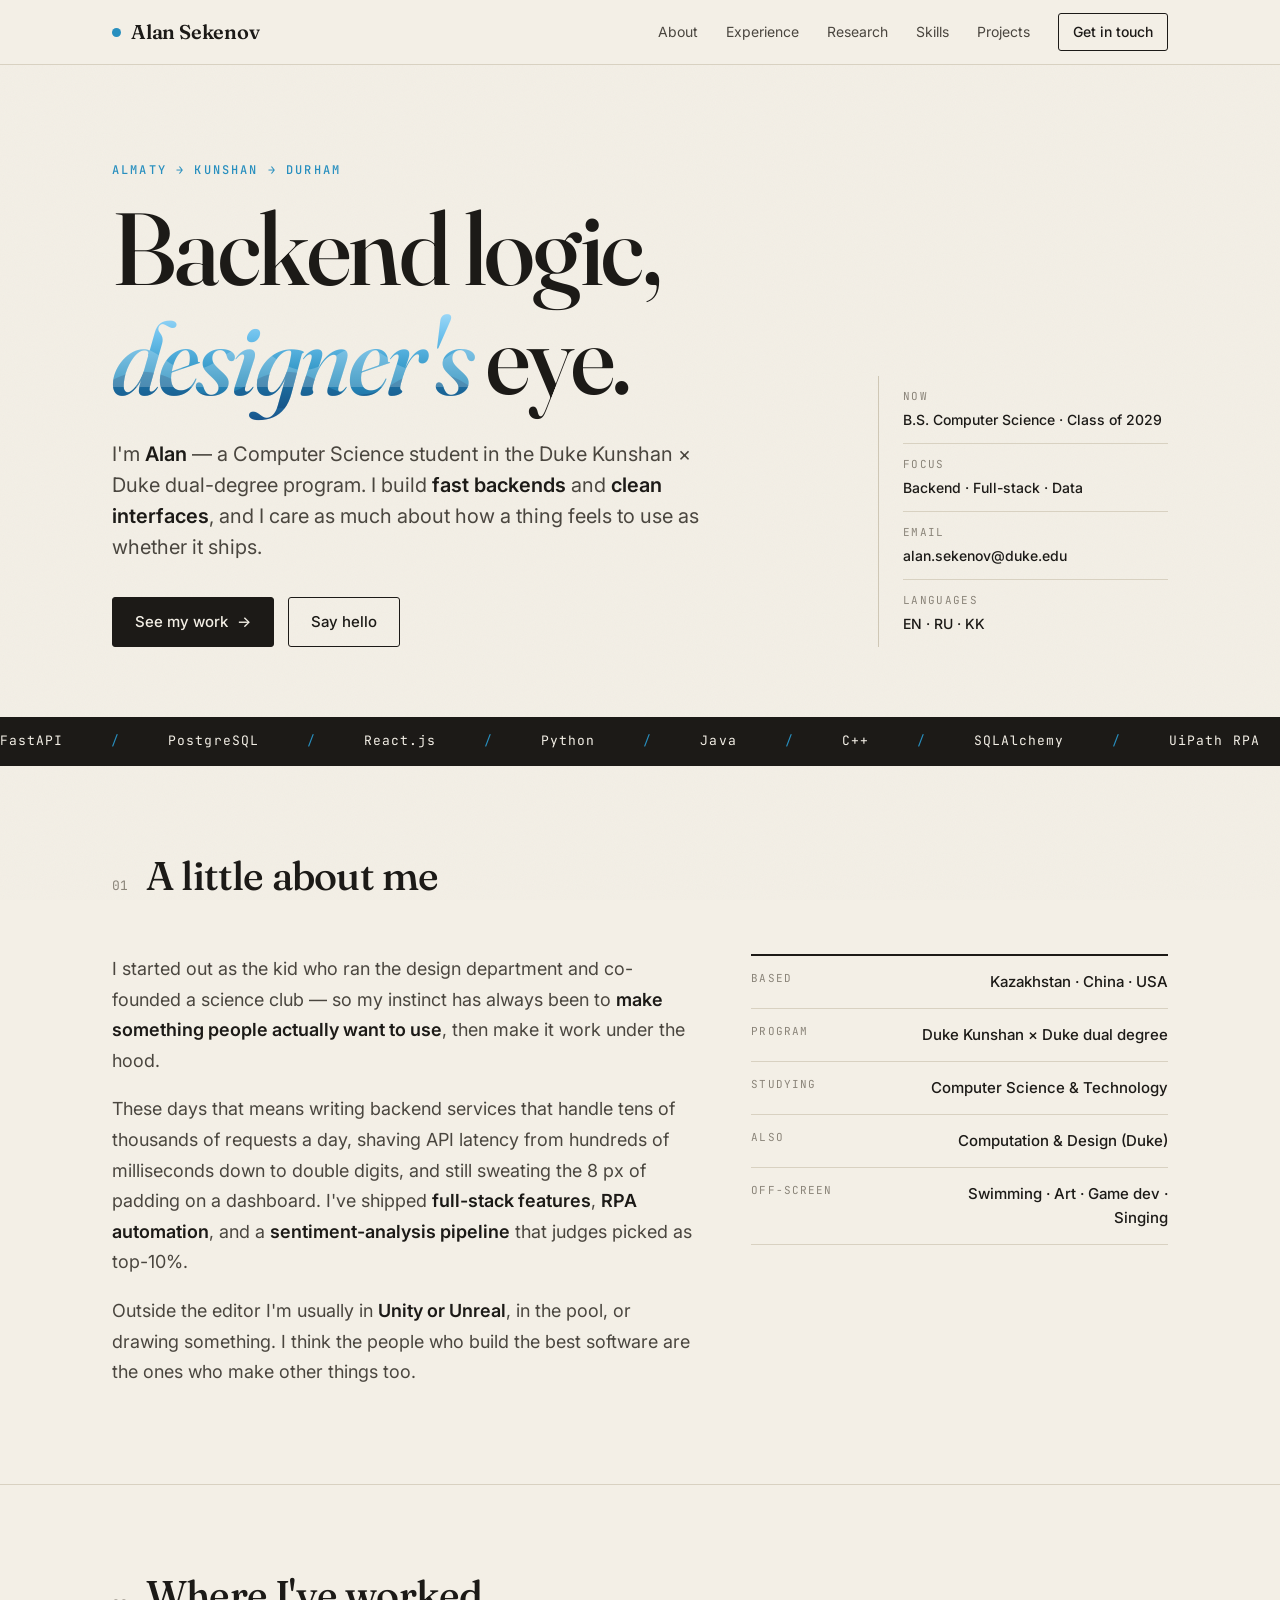
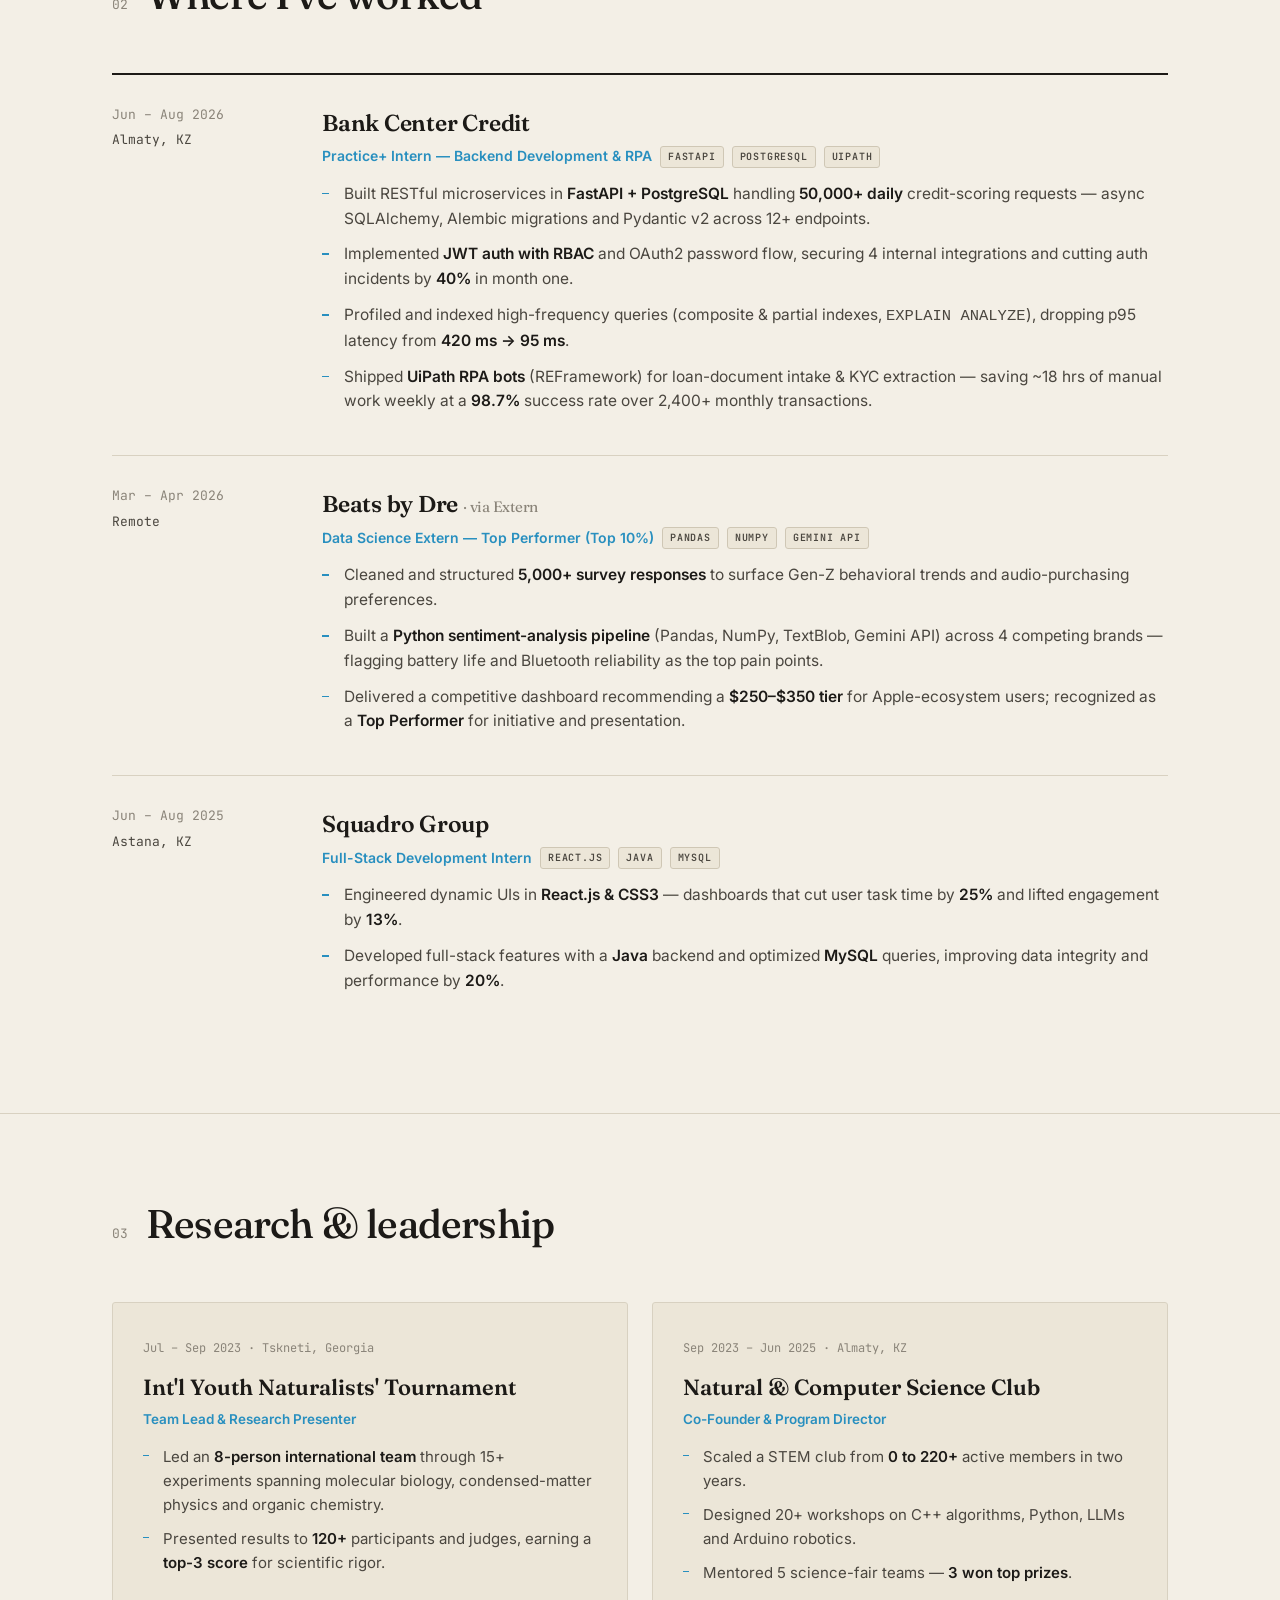
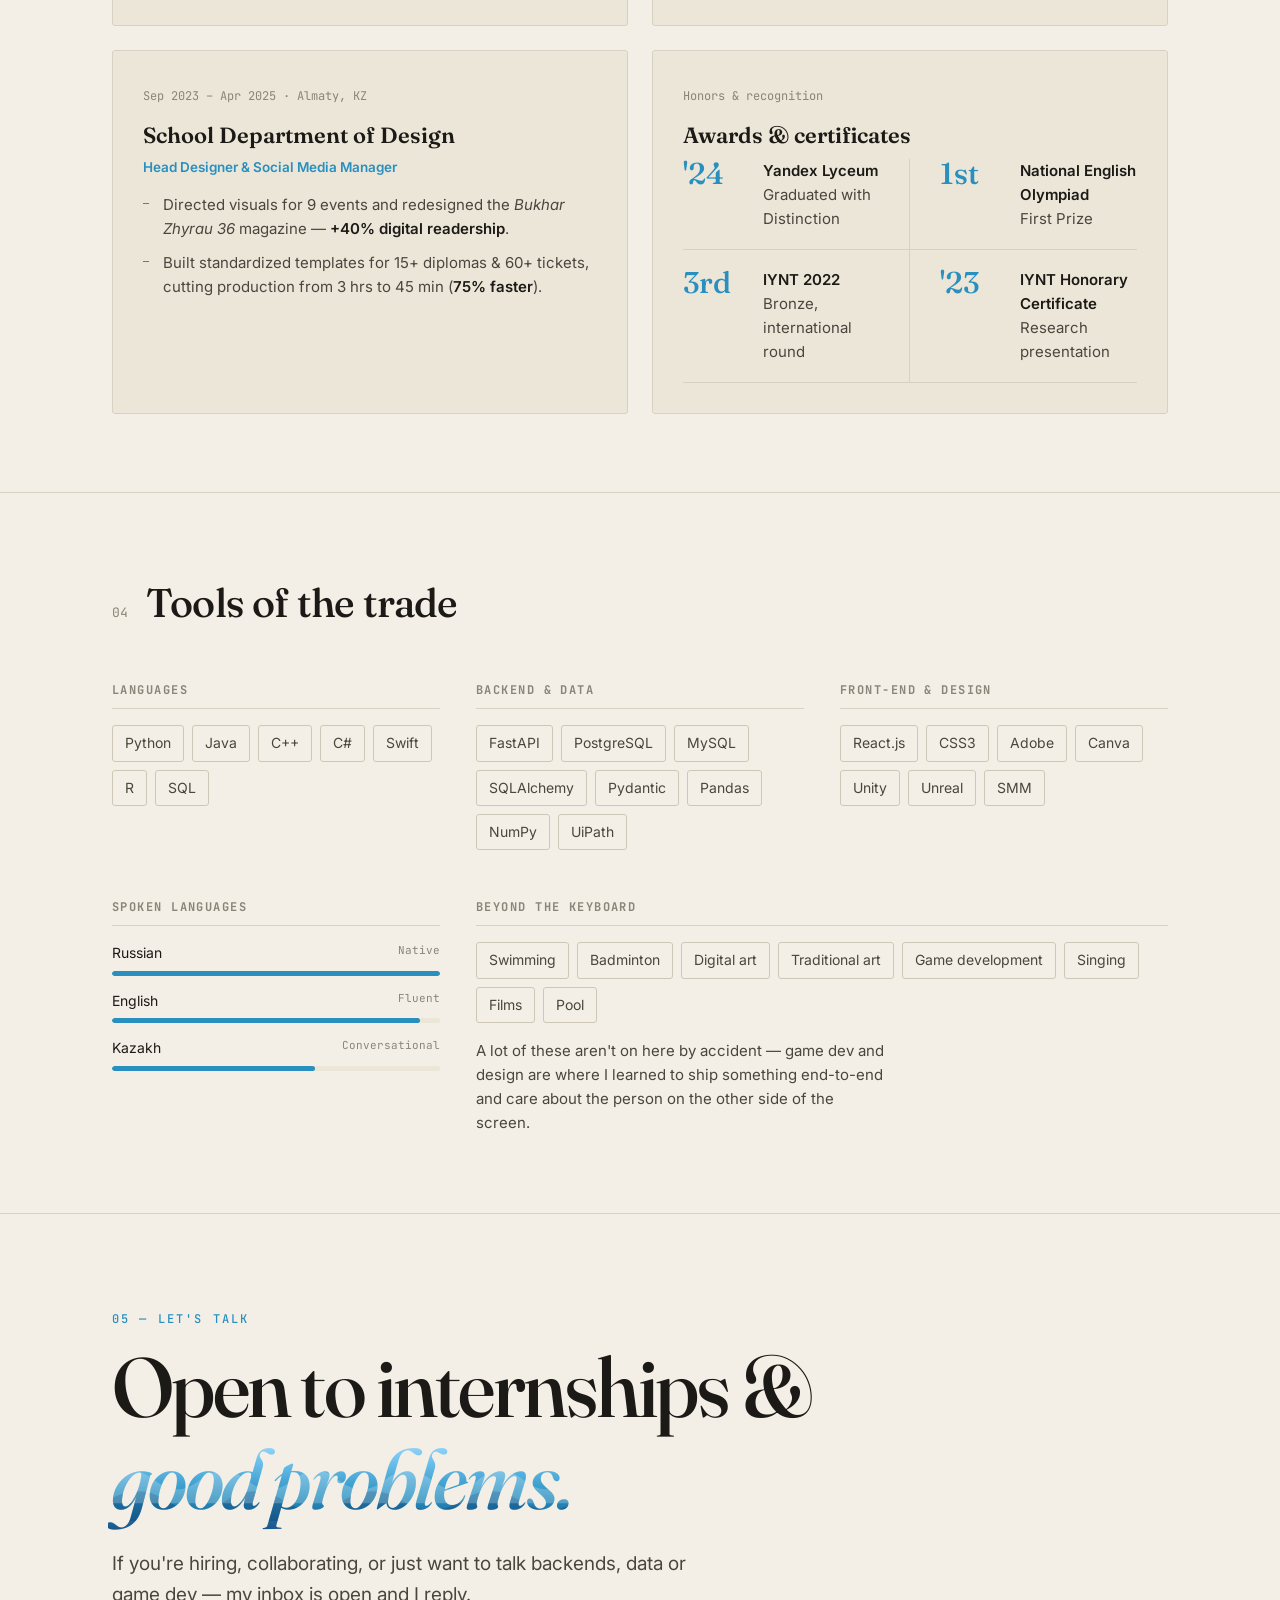
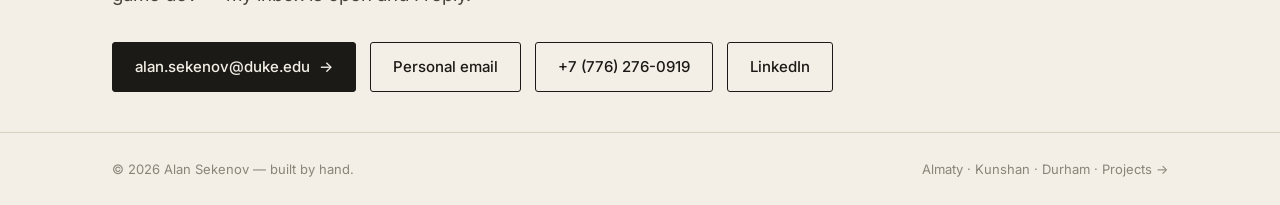
==== index.html @ 36051f2c "Add files via upload" ====
<!DOCTYPE html>
<html lang="en">
<head>
<meta charset="UTF-8">
<meta name="viewport" content="width=device-width, initial-scale=1.0">
<title>Alan Sekenov — Computer Science · Duke Kunshan</title>
<meta name="description" content="Alan Sekenov — CS student at Duke Kunshan & Duke University. Backend, full-stack, data science and design. Building things that are fast, useful and well-made.">
<meta property="og:type" content="website">
<meta property="og:title" content="Alan Sekenov — Computer Science · Duke Kunshan">
<meta property="og:description" content="Backend logic, designer's eye. CS student building fast backends and clean interfaces.">
<meta property="og:image" content="og-image.png">
<meta name="twitter:card" content="summary_large_image">
<meta name="twitter:title" content="Alan Sekenov — Computer Science · Duke Kunshan">
<meta name="twitter:description" content="Backend logic, designer's eye. CS student building fast backends and clean interfaces.">
<meta name="twitter:image" content="og-image.png">
<link rel="preconnect" href="https://fonts.googleapis.com">
<link rel="preconnect" href="https://fonts.gstatic.com" crossorigin>
<style>
/* ============================================================
   Alan Sekenov — personal site
   Editorial / print-inspired. Warm paper, ink, one clay accent.
   ============================================================ */

@import url('https://fonts.googleapis.com/css2?family=Fraunces:ital,opsz,wght@0,9..144,400;0,9..144,500;0,9..144,600;1,9..144,400&family=Inter:wght@400;500;600&family=JetBrains+Mono:wght@400;500&display=swap');

:root{
  --paper:#f3efe6;
  --paper-2:#ece6d8;
  --ink:#1c1a17;
  --ink-soft:#4a463f;
  --ink-faint:#8a8479;
  --clay:#288fbf;
  --clay-deep:#1d509c;
  --line:#d8d1c1;
  --rule:#cfc7b5;
  --max:1120px;
  --r:3px;            /* one border-radius for the whole site */
}

*{box-sizing:border-box;margin:0;padding:0}
html{scroll-behavior:smooth}
body{
  background:var(--paper);
  color:var(--ink);
  font-family:'Inter',system-ui,sans-serif;
  font-size:17px;
  line-height:1.6;
  -webkit-font-smoothing:antialiased;
  text-rendering:optimizeLegibility;
}
::selection{background:var(--clay);color:var(--paper)}
a{color:inherit;text-decoration:none}

/* paper grain texture */
body::before{
  content:"";position:fixed;inset:0;pointer-events:none;z-index:1;opacity:.035;
  background-image:url("data:image/svg+xml,%3Csvg xmlns='http://www.w3.org/2000/svg' width='120' height='120'%3E%3Cfilter id='n'%3E%3CfeTurbulence type='fractalNoise' baseFrequency='0.9' numOctaves='2'/%3E%3C/filter%3E%3Crect width='100%25' height='100%25' filter='url(%23n)'/%3E%3C/svg%3E");
}

.wrap{max-width:var(--max);margin:0 auto;padding:0 32px}

/* ---------- mono label helper ---------- */
.kicker{
  font-family:'JetBrains Mono',monospace;
  font-size:12px;letter-spacing:.18em;text-transform:uppercase;
  color:var(--clay);font-weight:500;
}
.num{
  font-family:'JetBrains Mono',monospace;
  font-size:13px;color:var(--ink-faint);
}

/* ============================================================
   NAV
   ============================================================ */
.nav{
  position:sticky;top:0;z-index:50;
  background:rgba(243,239,230,.96);
  backdrop-filter:blur(6px);
  border-bottom:1px solid var(--line);
}
.nav .wrap{display:flex;align-items:center;justify-content:space-between;height:64px}
.brand{
  font-family:'Fraunces',serif;font-weight:600;font-size:20px;letter-spacing:-.01em;
  display:flex;align-items:center;gap:10px;
}
.brand .dot{width:9px;height:9px;border-radius:50%;background:var(--clay);display:inline-block}
.navlinks{display:flex;gap:28px;align-items:center}
.navlinks a{
  font-size:14px;color:var(--ink-soft);position:relative;padding:4px 0;transition:color .2s;
}
.navlinks a:hover{color:var(--ink)}
.navlinks a::after{
  content:"";position:absolute;left:0;bottom:-2px;height:1.5px;width:0;background:var(--clay);transition:width .25s ease;
}
.navlinks a:hover::after{width:100%}
.navlinks a.active{color:var(--ink)}
.navlinks a.active::after{width:100%}
.nav-cta{
  border:1.5px solid var(--ink);border-radius:var(--r);padding:7px 14px !important;font-weight:500;
}
.nav-cta:hover{background:var(--ink);color:var(--paper)!important}
.nav-cta::after{display:none}
.menu-btn{display:none;background:none;border:none;font-family:'JetBrains Mono',monospace;font-size:13px;cursor:pointer;color:var(--ink)}

/* ============================================================
   HERO
   ============================================================ */
.hero{position:relative;z-index:2;padding:90px 0 70px}
.hero-grid{display:grid;grid-template-columns:1fr 290px;gap:60px;align-items:end}
.hero h1{
  font-family:'Fraunces',serif;font-weight:500;
  font-size:clamp(46px,8vw,104px);line-height:.94;letter-spacing:-.025em;
  margin:18px 0 0;
}
.hero h1 em{font-style:italic;color:var(--clay)}

/* ============================================================
   WATER TEXT  —  letters filled with moving water; ripples on hover
   ============================================================ */
@property --w1{syntax:'<length>';inherits:false;initial-value:0px;}
@property --w2{syntax:'<length>';inherits:false;initial-value:0px;}
.disco{
  font-style:italic;
  display:inline-block;
  position:relative;
  /* padding + matching negative margin = room for descenders (g, p, y)
     so the water fill isn't clipped, with zero layout shift */
  padding:.06em .05em .16em;
  margin:0 -.05em -.16em;
  line-height:1.08;
  --mx:50%; --my:50%;      /* cursor position, set by JS */
  --glowA:0;               /* ripple highlight strength, 0 when idle */
  color:var(--clay);                 /* fallback if clip-text unsupported */
  background-color:transparent;
  background-image:
    /* cursor ripple: a bright crest that follows the pointer on hover */
    radial-gradient(circle 1.4em at var(--mx) var(--my), rgb(255 255 255 / var(--glowA)), transparent 60%),
    /* light wave (foam highlights) */
    url("data:image/svg+xml,%3Csvg xmlns='http://www.w3.org/2000/svg' width='120' height='60' viewBox='0 0 120 60'%3E%3Cpath d='M0 30 C20 14 40 14 60 30 S100 46 120 30 V60 H0 Z' fill='rgba(255,255,255,0.22)'/%3E%3C/svg%3E"),
    /* shadow wave (depth) */
    url("data:image/svg+xml,%3Csvg xmlns='http://www.w3.org/2000/svg' width='150' height='64' viewBox='0 0 150 64'%3E%3Cpath d='M0 38 C25 22 50 22 75 38 S125 54 150 38 V64 H0 Z' fill='rgba(12,58,108,0.34)'/%3E%3C/svg%3E"),
    /* water body: bright surface to deep base */
    linear-gradient(180deg, #bfe9ff 0%, #6cc0ec 30%, var(--clay) 62%, #14457e 100%);
  background-size: auto, 1.1em .9em, 1.4em 1em, 100% 100%;
  background-repeat: no-repeat, repeat, repeat, no-repeat;
  background-position: var(--mx) var(--my), var(--w1) 40%, var(--w2) bottom, 0 0;
  -webkit-background-clip:text;
  background-clip:text;
  -webkit-text-fill-color:transparent;
  -webkit-box-decoration-break:clone;
  box-decoration-break:clone;
  animation: wave1 6s linear infinite, wave2 9s linear infinite, bob 5s ease-in-out infinite;
  transition:filter .35s ease;
  cursor:default;
}
.disco:hover{filter:drop-shadow(0 4px 14px rgba(40,120,200,.30)) saturate(1.12) brightness(1.03)}
@keyframes wave1{to{--w1:-1.1em}}                 /* scroll exactly one tile = seamless loop */
@keyframes wave2{to{--w2:1.4em}}
@keyframes bob{0%,100%{transform:translateY(0)}50%{transform:translateY(.045em)}}
@supports not ((-webkit-background-clip:text) or (background-clip:text)){
  .disco{color:var(--clay);-webkit-text-fill-color:currentColor;background:none}
}

.hero .lede{
  font-size:20px;color:var(--ink-soft);max-width:46ch;margin-top:26px;line-height:1.55;
}
.hero .lede b{color:var(--ink);font-weight:600}
.hero-side{
  border-left:1px solid var(--rule);padding-left:24px;font-size:14px;color:var(--ink-soft);
}
.hero-side .row{padding:12px 0;border-bottom:1px solid var(--line)}
.hero-side .row:last-child{border-bottom:none}
.hero-side .k{font-family:'JetBrains Mono',monospace;font-size:11px;letter-spacing:.12em;text-transform:uppercase;color:var(--ink-faint);display:block;margin-bottom:3px}
.hero-side .v{color:var(--ink);font-weight:500}
.hero-side .v a:hover{color:var(--clay)}

.actions{display:flex;gap:14px;margin-top:34px;flex-wrap:wrap}
.btn{
  font-size:15px;font-weight:500;padding:12px 22px;border-radius:var(--r);border:1.5px solid var(--ink);
  display:inline-flex;align-items:center;gap:9px;transition:.2s;cursor:pointer;
}
.btn.primary{background:var(--ink);color:var(--paper)}
.btn.primary:hover{background:var(--clay);border-color:var(--clay)}
.btn.ghost:hover{background:var(--ink);color:var(--paper)}
.btn .arr{transition:transform .2s}
.btn:hover .arr{transform:translateX(4px)}

/* marquee strip */
.strip{
  border-top:1px solid var(--ink);border-bottom:1px solid var(--ink);
  background:var(--ink);color:var(--paper);overflow:hidden;position:relative;z-index:2;
}
.strip-track{display:flex;gap:48px;white-space:nowrap;padding:13px 0;animation:slide 32s linear infinite;font-family:'JetBrains Mono',monospace;font-size:13px;letter-spacing:.08em}
.strip-track span{display:flex;align-items:center;gap:48px}
.strip-track b{color:var(--clay);font-weight:400}
@keyframes slide{from{transform:translateX(0)}to{transform:translateX(-50%)}}

/* ============================================================
   SECTION SCAFFOLD
   ============================================================ */
section{position:relative;z-index:2}
.block{padding:78px 0;border-bottom:1px solid var(--line)}
.sec-head{display:flex;align-items:baseline;gap:18px;margin-bottom:46px}
.sec-head h2{
  font-family:'Fraunces',serif;font-weight:500;font-size:clamp(28px,4vw,40px);letter-spacing:-.02em;
}
.sec-head .num{padding-top:6px}

/* ---------- About ---------- */
.about-grid{display:grid;grid-template-columns:1.4fr 1fr;gap:56px}
.about p{font-size:18px;color:var(--ink-soft);margin-bottom:18px;line-height:1.7}
.about p b{color:var(--ink);font-weight:600}
.facts{border-top:2px solid var(--ink)}
.facts .f{display:flex;justify-content:space-between;gap:16px;padding:14px 0;border-bottom:1px solid var(--line);font-size:15px}
.facts .f .lbl{font-family:'JetBrains Mono',monospace;font-size:11px;letter-spacing:.1em;text-transform:uppercase;color:var(--ink-faint)}
.facts .f .val{text-align:right;color:var(--ink);font-weight:500;max-width:60%}

/* ---------- Experience timeline ---------- */
.exp{display:block}
.exp-item{display:contents}
.exp-row{
  display:grid;grid-template-columns:170px 1fr;gap:40px;
  padding:30px 0;border-top:1px solid var(--line);
}
.exp-row:first-child{border-top:2px solid var(--ink)}
.exp-when{font-family:'JetBrains Mono',monospace;font-size:13px;color:var(--ink-faint);line-height:1.5}
.exp-when .where{display:block;color:var(--ink-soft);margin-top:6px}
.exp-body h3{font-family:'Fraunces',serif;font-weight:600;font-size:23px;letter-spacing:-.01em}
.exp-role{color:var(--clay);font-weight:600;font-size:14px;margin:4px 0 14px;display:flex;flex-wrap:wrap;gap:8px;align-items:center}
.exp-role .tag{
  font-family:'JetBrains Mono',monospace;font-size:10px;letter-spacing:.08em;text-transform:uppercase;
  color:var(--ink-soft);border:1px solid var(--rule);border-radius:var(--r);padding:2px 7px;background:var(--paper-2);
}
.exp-body ul{list-style:none}
.exp-body li{
  position:relative;padding-left:22px;margin-bottom:11px;color:var(--ink-soft);font-size:15.5px;line-height:1.6;
}
.exp-body li::before{content:"";position:absolute;left:0;top:11px;width:7px;height:1.5px;background:var(--clay)}
.exp-body li b{color:var(--ink);font-weight:600}
.exp-row:hover .exp-body h3{color:var(--clay-deep)}

/* ---------- Two-up cards (research / leadership) ---------- */
.cards{display:grid;grid-template-columns:1fr 1fr;gap:24px}
.card{
  border:1px solid var(--line);border-radius:var(--r);padding:30px;background:var(--paper-2);
  transition:.25s;position:relative;overflow:hidden;
}
.card::before{content:"";position:absolute;left:0;top:0;width:3px;height:0;background:var(--clay);transition:height .3s}
.card:hover{transform:translateY(-3px);box-shadow:0 14px 34px -22px rgba(28,26,23,.5)}
.card:hover::before{height:100%}
.card .when{font-family:'JetBrains Mono',monospace;font-size:12px;color:var(--ink-faint)}
.card h3{font-family:'Fraunces',serif;font-weight:600;font-size:22px;margin:10px 0 4px}
.card .role{color:var(--clay);font-weight:600;font-size:13.5px;margin-bottom:14px}
.card ul{list-style:none}
.card li{position:relative;padding-left:20px;margin-bottom:10px;color:var(--ink-soft);font-size:15px}
.card li::before{content:"";position:absolute;left:0;top:10px;width:6px;height:1.5px;background:var(--clay)}
.card li b{color:var(--ink);font-weight:600}

/* ---------- Skills ---------- */
.skill-grid{display:grid;grid-template-columns:repeat(3,1fr);gap:36px}
.skill-col h4{font-family:'JetBrains Mono',monospace;font-size:12px;letter-spacing:.12em;text-transform:uppercase;color:var(--ink-faint);margin-bottom:16px;padding-bottom:8px;border-bottom:1px solid var(--line)}
.chips{display:flex;flex-wrap:wrap;gap:8px}
.chip{
  font-size:14px;padding:6px 12px;border:1px solid var(--rule);border-radius:var(--r);background:var(--paper);
  color:var(--ink-soft);transition:.18s;cursor:default;
}
.chip:hover{background:var(--ink);color:var(--paper);border-color:var(--ink)}
.lang-bar{margin-top:6px}
.lang{margin-bottom:14px}
.lang .top{display:flex;justify-content:space-between;font-size:14px;margin-bottom:6px}
.lang .top span:last-child{font-family:'JetBrains Mono',monospace;font-size:11px;color:var(--ink-faint)}
.lang .track{height:5px;background:var(--paper-2);border-radius:var(--r);overflow:hidden}
.lang .fill{height:100%;background:var(--clay);border-radius:var(--r)}

/* ---------- accolades ---------- */
.accolades{display:grid;grid-template-columns:repeat(2,1fr);gap:0;margin-top:10px;border-top:2px solid var(--ink)}
.acc{padding:18px 0;border-bottom:1px solid var(--line);display:flex;gap:16px;align-items:flex-start}
.acc:nth-child(odd){padding-right:30px;border-right:1px solid var(--line)}
.acc:nth-child(even){padding-left:30px}
.acc .yr{font-family:'Fraunces',serif;font-size:30px;font-weight:500;color:var(--clay);line-height:1;min-width:64px}
.acc .txt{font-size:15px;color:var(--ink-soft)}
.acc .txt b{color:var(--ink);font-weight:600;display:block}

/* ============================================================
   CONTACT / FOOTER
   ============================================================ */
.contact{padding:90px 0 40px;position:relative;z-index:2}
.contact h2{font-family:'Fraunces',serif;font-weight:500;font-size:clamp(38px,7vw,84px);line-height:1;letter-spacing:-.03em;margin:14px 0 0}
.contact h2 em{font-style:italic;color:var(--clay)}
.contact .sub{font-size:19px;color:var(--ink-soft);margin:24px 0 32px;max-width:48ch}
.contact-links{display:flex;flex-wrap:wrap;gap:14px}
.foot{border-top:1px solid var(--line);padding:26px 0;font-size:13px;color:var(--ink-faint);display:flex;justify-content:space-between;flex-wrap:wrap;gap:12px;position:relative;z-index:2}
.foot a:hover{color:var(--clay)}

/* ============================================================
   PROJECTS (placeholder) PAGE
   ============================================================ */
.placeholder{min-height:62vh;display:flex;align-items:center;padding:80px 0;position:relative;z-index:2}
.ph-grid{display:grid;grid-template-columns:1fr 320px;gap:60px;align-items:center;width:100%}
.placeholder h1{font-family:'Fraunces',serif;font-weight:500;font-size:clamp(40px,7vw,82px);line-height:.96;letter-spacing:-.025em}
.placeholder h1 em{font-style:italic;color:var(--clay)}
.placeholder .lede{font-size:19px;color:var(--ink-soft);max-width:46ch;margin:24px 0 30px}
.ph-card{border:1px dashed var(--rule);border-radius:var(--r);padding:28px;background:var(--paper-2)}
.ph-card .pill{font-family:'JetBrains Mono',monospace;font-size:11px;letter-spacing:.14em;text-transform:uppercase;color:var(--clay);display:inline-block;margin-bottom:14px}
.ph-list{list-style:none}
.ph-list li{padding:11px 0;border-bottom:1px solid var(--line);font-size:14px;color:var(--ink-soft);display:flex;align-items:center;gap:10px}
.ph-list li:last-child{border-bottom:none}
.ph-list .stat{font-family:'JetBrains Mono',monospace;font-size:10px;color:var(--ink-faint);margin-left:auto;border:1px solid var(--line);padding:2px 7px;border-radius:var(--r)}
.blink{display:inline-block;width:9px;height:16px;background:var(--clay);margin-left:4px;animation:blink 1.1s steps(1) infinite;vertical-align:-2px}
@keyframes blink{50%{opacity:0}}

/* ============================================================
   reveal-on-scroll
   ============================================================ */
.reveal{opacity:0;transform:translateY(18px);transition:opacity .6s ease,transform .6s ease}
.reveal.in{opacity:1;transform:none}
@media (prefers-reduced-motion:reduce){
  .reveal{opacity:1;transform:none;transition:none}
  .strip-track{animation:none}
  .disco{animation:none}
  html{scroll-behavior:auto}
}

/* ============================================================
   RESPONSIVE
   ============================================================ */
@media(max-width:880px){
  .hero-grid{grid-template-columns:1fr;gap:36px}
  .hero-side{border-left:none;border-top:1px solid var(--rule);padding-left:0;padding-top:20px}
  .about-grid{grid-template-columns:1fr;gap:32px}
  .exp-row{grid-template-columns:1fr;gap:12px}
  .cards{grid-template-columns:1fr}
  .skill-grid{grid-template-columns:1fr}
  .accolades{grid-template-columns:1fr}
  .acc:nth-child(odd){padding-right:0;border-right:none}
  .acc:nth-child(even){padding-left:0}
  .ph-grid{grid-template-columns:1fr;gap:36px}
}
@media(max-width:620px){
  body{font-size:16px}
  .wrap{padding:0 20px}
  .navlinks{display:none}
  .navlinks.open{display:flex;position:absolute;top:64px;left:0;right:0;flex-direction:column;gap:0;background:var(--paper);border-bottom:1px solid var(--line);padding:8px 20px 16px}
  .navlinks.open a{padding:12px 0;border-bottom:1px solid var(--line)}
  .menu-btn{display:block}
  .hero{padding:54px 0 44px}
}

</style>
<link rel="icon" href="data:image/svg+xml,%3Csvg xmlns='http://www.w3.org/2000/svg' viewBox='0 0 32 32'%3E%3Crect width='32' height='32' rx='6' fill='%231c1a17'/%3E%3Ctext x='16' y='23' font-family='Georgia,serif' font-size='19' fill='%23288fbf' text-anchor='middle'%3EA%3C/text%3E%3C/svg%3E">
</head>
<body>

<!-- ===================== NAV ===================== -->
<header class="nav">
  <div class="wrap">
    <a href="index.html" class="brand"><span class="dot"></span> Alan Sekenov</a>
    <button class="menu-btn" id="menuBtn">MENU</button>
    <nav class="navlinks" id="navlinks">
      <a href="#about">About</a>
      <a href="#experience">Experience</a>
      <a href="#research">Research</a>
      <a href="#skills">Skills</a>
      <a href="projects.html">Projects</a>
      <a href="#contact" class="nav-cta">Get in touch</a>
    </nav>
  </div>
</header>

<!-- ===================== HERO ===================== -->
<section class="hero">
  <div class="wrap">
    <div class="hero-grid">
      <div>
        <span class="kicker">Almaty → Kunshan → Durham</span>
        <h1>Backend logic,<br><span class="disco">designer's</span> eye.</h1>
        <p class="lede">I'm <b>Alan</b> — a Computer Science student in the Duke&nbsp;Kunshan × Duke dual-degree program. I build <b>fast backends</b> and <b>clean interfaces</b>, and I care as much about how a thing feels to use as whether it ships.</p>
        <div class="actions">
          <a href="#experience" class="btn primary">See my work <span class="arr">→</span></a>
          <a href="#contact" class="btn ghost">Say hello</a>
        </div>
      </div>
      <aside class="hero-side">
        <div class="row"><span class="k">Now</span><span class="v">B.S. Computer Science · Class of 2029</span></div>
        <div class="row"><span class="k">Focus</span><span class="v">Backend · Full-stack · Data</span></div>
        <div class="row"><span class="k">Email</span><span class="v"><a href="mailto:alan.sekenov@duke.edu">alan.sekenov@duke.edu</a></span></div>
        <div class="row"><span class="k">Languages</span><span class="v">EN · RU · KK</span></div>
      </aside>
    </div>
  </div>
</section>

<!-- ===================== MARQUEE STRIP ===================== -->
<div class="strip">
  <div class="strip-track">
    <span>FastAPI <b>/</b> PostgreSQL <b>/</b> React.js <b>/</b> Python <b>/</b> Java <b>/</b> C++ <b>/</b> SQLAlchemy <b>/</b> UiPath RPA <b>/</b> Data Science <b>/</b> Design <b>/</b> Game Dev <b>/</b> Swift <b>/</b></span>
    <span aria-hidden="true">FastAPI <b>/</b> PostgreSQL <b>/</b> React.js <b>/</b> Python <b>/</b> Java <b>/</b> C++ <b>/</b> SQLAlchemy <b>/</b> UiPath RPA <b>/</b> Data Science <b>/</b> Design <b>/</b> Game Dev <b>/</b> Swift <b>/</b></span>
  </div>
</div>

<!-- ===================== ABOUT ===================== -->
<section id="about" class="block">
  <div class="wrap reveal">
    <div class="sec-head"><span class="num">01</span><h2>A little about me</h2></div>
    <div class="about-grid">
      <div class="about">
        <p>I started out as the kid who ran the design department and co-founded a science club — so my instinct has always been to <b>make something people actually want to use</b>, then make it work under the hood.</p>
        <p>These days that means writing backend services that handle tens of thousands of requests a day, shaving API latency from hundreds of milliseconds down to double digits, and still sweating the 8&nbsp;px of padding on a dashboard. I've shipped <b>full-stack features</b>, <b>RPA automation</b>, and a <b>sentiment-analysis pipeline</b> that judges picked as top-10%.</p>
        <p>Outside the editor I'm usually in <b>Unity or Unreal</b>, in the pool, or drawing something. I think the people who build the best software are the ones who make other things too.</p>
      </div>
      <div class="facts">
        <div class="f"><span class="lbl">Based</span><span class="val">Kazakhstan · China · USA</span></div>
        <div class="f"><span class="lbl">Program</span><span class="val">Duke Kunshan × Duke dual degree</span></div>
        <div class="f"><span class="lbl">Studying</span><span class="val">Computer Science & Technology</span></div>
        <div class="f"><span class="lbl">Also</span><span class="val">Computation & Design (Duke)</span></div>
        <div class="f"><span class="lbl">Off-screen</span><span class="val">Swimming · Art · Game dev · Singing</span></div>
      </div>
    </div>
  </div>
</section>

<!-- ===================== EXPERIENCE ===================== -->
<section id="experience" class="block">
  <div class="wrap reveal">
    <div class="sec-head"><span class="num">02</span><h2>Where I've worked</h2></div>
    <div class="exp">

      <div class="exp-row">
        <div class="exp-when">Jun – Aug 2026<span class="where">Almaty, KZ</span></div>
        <div class="exp-body">
          <h3>Bank Center Credit</h3>
          <div class="exp-role">Practice+ Intern — Backend Development & RPA
            <span class="tag">FastAPI</span><span class="tag">PostgreSQL</span><span class="tag">UiPath</span>
          </div>
          <ul>
            <li>Built RESTful microservices in <b>FastAPI + PostgreSQL</b> handling <b>50,000+ daily</b> credit-scoring requests — async SQLAlchemy, Alembic migrations and Pydantic v2 across 12+ endpoints.</li>
            <li>Implemented <b>JWT auth with RBAC</b> and OAuth2 password flow, securing 4 internal integrations and cutting auth incidents by <b>40%</b> in month one.</li>
            <li>Profiled and indexed high-frequency queries (composite & partial indexes, <code>EXPLAIN ANALYZE</code>), dropping p95 latency from <b>420 ms → 95 ms</b>.</li>
            <li>Shipped <b>UiPath RPA bots</b> (REFramework) for loan-document intake & KYC extraction — saving ~18 hrs of manual work weekly at a <b>98.7%</b> success rate over 2,400+ monthly transactions.</li>
          </ul>
        </div>
      </div>

      <div class="exp-row">
        <div class="exp-when">Mar – Apr 2026<span class="where">Remote</span></div>
        <div class="exp-body">
          <h3>Beats by Dre <span style="font-weight:400;color:var(--ink-faint);font-size:15px">· via Extern</span></h3>
          <div class="exp-role">Data Science Extern — Top Performer (Top 10%)
            <span class="tag">Pandas</span><span class="tag">NumPy</span><span class="tag">Gemini API</span>
          </div>
          <ul>
            <li>Cleaned and structured <b>5,000+ survey responses</b> to surface Gen-Z behavioral trends and audio-purchasing preferences.</li>
            <li>Built a <b>Python sentiment-analysis pipeline</b> (Pandas, NumPy, TextBlob, Gemini API) across 4 competing brands — flagging battery life and Bluetooth reliability as the top pain points.</li>
            <li>Delivered a competitive dashboard recommending a <b>$250–$350 tier</b> for Apple-ecosystem users; recognized as a <b>Top Performer</b> for initiative and presentation.</li>
          </ul>
        </div>
      </div>

      <div class="exp-row">
        <div class="exp-when">Jun – Aug 2025<span class="where">Astana, KZ</span></div>
        <div class="exp-body">
          <h3>Squadro Group</h3>
          <div class="exp-role">Full-Stack Development Intern
            <span class="tag">React.js</span><span class="tag">Java</span><span class="tag">MySQL</span>
          </div>
          <ul>
            <li>Engineered dynamic UIs in <b>React.js & CSS3</b> — dashboards that cut user task time by <b>25%</b> and lifted engagement by <b>13%</b>.</li>
            <li>Developed full-stack features with a <b>Java</b> backend and optimized <b>MySQL</b> queries, improving data integrity and performance by <b>20%</b>.</li>
          </ul>
        </div>
      </div>

    </div>
  </div>
</section>

<!-- ===================== RESEARCH + LEADERSHIP ===================== -->
<section id="research" class="block">
  <div class="wrap reveal">
    <div class="sec-head"><span class="num">03</span><h2>Research & leadership</h2></div>
    <div class="cards">

      <div class="card">
        <span class="when">Jul – Sep 2023 · Tskneti, Georgia</span>
        <h3>Int'l Youth Naturalists' Tournament</h3>
        <div class="role">Team Lead & Research Presenter</div>
        <ul>
          <li>Led an <b>8-person international team</b> through 15+ experiments spanning molecular biology, condensed-matter physics and organic chemistry.</li>
          <li>Presented results to <b>120+</b> participants and judges, earning a <b>top-3 score</b> for scientific rigor.</li>
        </ul>
      </div>

      <div class="card">
        <span class="when">Sep 2023 – Jun 2025 · Almaty, KZ</span>
        <h3>Natural & Computer Science Club</h3>
        <div class="role">Co-Founder & Program Director</div>
        <ul>
          <li>Scaled a STEM club from <b>0 to 220+</b> active members in two years.</li>
          <li>Designed 20+ workshops on C++ algorithms, Python, LLMs and Arduino robotics.</li>
          <li>Mentored 5 science-fair teams — <b>3 won top prizes</b>.</li>
        </ul>
      </div>

      <div class="card">
        <span class="when">Sep 2023 – Apr 2025 · Almaty, KZ</span>
        <h3>School Department of Design</h3>
        <div class="role">Head Designer & Social Media Manager</div>
        <ul>
          <li>Directed visuals for 9 events and redesigned the <i>Bukhar Zhyrau 36</i> magazine — <b>+40% digital readership</b>.</li>
          <li>Built standardized templates for 15+ diplomas & 60+ tickets, cutting production from 3 hrs to 45 min (<b>75% faster</b>).</li>
        </ul>
      </div>

      <div class="card">
        <span class="when">Honors & recognition</span>
        <h3>Awards & certificates</h3>
        <div class="accolades" style="border-top:none;margin-top:6px">
          <div class="acc" style="padding-top:0"><span class="yr">'24</span><span class="txt"><b>Yandex Lyceum</b>Graduated with Distinction</span></div>
          <div class="acc" style="padding-top:0"><span class="yr">1st</span><span class="txt"><b>National English Olympiad</b>First Prize</span></div>
          <div class="acc"><span class="yr">3rd</span><span class="txt"><b>IYNT 2022</b>Bronze, international round</span></div>
          <div class="acc"><span class="yr">'23</span><span class="txt"><b>IYNT Honorary Certificate</b>Research presentation</span></div>
        </div>
      </div>

    </div>
  </div>
</section>

<!-- ===================== SKILLS ===================== -->
<section id="skills" class="block">
  <div class="wrap reveal">
    <div class="sec-head"><span class="num">04</span><h2>Tools of the trade</h2></div>
    <div class="skill-grid">
      <div class="skill-col">
        <h4>Languages</h4>
        <div class="chips">
          <span class="chip">Python</span><span class="chip">Java</span><span class="chip">C++</span>
          <span class="chip">C#</span><span class="chip">Swift</span><span class="chip">R</span>
          <span class="chip">SQL</span>
        </div>
      </div>
      <div class="skill-col">
        <h4>Backend & Data</h4>
        <div class="chips">
          <span class="chip">FastAPI</span><span class="chip">PostgreSQL</span><span class="chip">MySQL</span>
          <span class="chip">SQLAlchemy</span><span class="chip">Pydantic</span><span class="chip">Pandas</span>
          <span class="chip">NumPy</span><span class="chip">UiPath</span>
        </div>
      </div>
      <div class="skill-col">
        <h4>Front-end & Design</h4>
        <div class="chips">
          <span class="chip">React.js</span><span class="chip">CSS3</span><span class="chip">Adobe</span>
          <span class="chip">Canva</span><span class="chip">Unity</span><span class="chip">Unreal</span>
          <span class="chip">SMM</span>
        </div>
      </div>
    </div>

    <div class="skill-grid" style="margin-top:48px">
      <div class="skill-col" style="grid-column:span 1">
        <h4>Spoken languages</h4>
        <div class="lang-bar">
          <div class="lang"><div class="top"><span>Russian</span><span>Native</span></div><div class="track"><div class="fill" style="width:100%"></div></div></div>
          <div class="lang"><div class="top"><span>English</span><span>Fluent</span></div><div class="track"><div class="fill" style="width:94%"></div></div></div>
          <div class="lang"><div class="top"><span>Kazakh</span><span>Conversational</span></div><div class="track"><div class="fill" style="width:62%"></div></div></div>
        </div>
      </div>
      <div class="skill-col" style="grid-column:span 2">
        <h4>Beyond the keyboard</h4>
        <div class="chips">
          <span class="chip">Swimming</span><span class="chip">Badminton</span><span class="chip">Digital art</span>
          <span class="chip">Traditional art</span><span class="chip">Game development</span><span class="chip">Singing</span>
          <span class="chip">Films</span><span class="chip">Pool</span>
        </div>
        <p style="margin-top:16px;color:var(--ink-soft);font-size:15px;max-width:46ch">A lot of these aren't on here by accident — game dev and design are where I learned to ship something end-to-end and care about the person on the other side of the screen.</p>
      </div>
    </div>
  </div>
</section>

<!-- ===================== CONTACT ===================== -->
<section id="contact" class="contact">
  <div class="wrap reveal">
    <span class="kicker">05 — Let's talk</span>
    <h2>Open to internships &amp; <span class="disco">good problems.</span></h2>
    <p class="sub">If you're hiring, collaborating, or just want to talk backends, data or game dev — my inbox is open and I reply.</p>
    <div class="contact-links">
      <a href="mailto:alan.sekenov@duke.edu" class="btn primary">alan.sekenov@duke.edu <span class="arr">→</span></a>
      <a href="mailto:alan.sekenov@gmail.com" class="btn ghost">Personal email</a>
      <a href="tel:+77762760919" class="btn ghost">+7 (776) 276-0919</a>
      <a href="https://linkedin.com/in/alan-sekenov-446a76273" class="btn ghost">LinkedIn</a>
    </div>
  </div>
</section>

<footer class="foot">
  <div class="wrap" style="display:flex;justify-content:space-between;flex-wrap:wrap;gap:12px;width:100%">
    <span>© 2026 Alan Sekenov — built by hand.</span>
    <span>Almaty · Kunshan · Durham · <a href="projects.html">Projects →</a></span>
  </div>
</footer>

<script>
  // mobile menu
  const mb = document.getElementById('menuBtn');
  const nl = document.getElementById('navlinks');
  mb && mb.addEventListener('click', () => nl.classList.toggle('open'));
  nl && nl.querySelectorAll('a').forEach(a => a.addEventListener('click', () => nl.classList.remove('open')));

  // reveal on scroll
  const io = new IntersectionObserver((entries) => {
    entries.forEach(e => { if (e.isIntersecting){ e.target.classList.add('in'); io.unobserve(e.target);} });
  }, {threshold:.12});
  document.querySelectorAll('.reveal').forEach(el => io.observe(el));

  // active nav link on scroll
  const sections = ['about','experience','research','skills','contact'];
  const links = {};
  document.querySelectorAll('.navlinks a').forEach(a=>{
    const h=a.getAttribute('href'); if(h && h.startsWith('#')) links[h.slice(1)]=a;
  });
  const spy = new IntersectionObserver((entries)=>{
    entries.forEach(e=>{
      if(e.isIntersecting){
        Object.values(links).forEach(l=>l.classList.remove('active'));
        const id=e.target.id; links[id] && links[id].classList.add('active');
      }
    });
  },{rootMargin:'-45% 0px -50% 0px'});
  sections.forEach(id=>{const el=document.getElementById(id); el && spy.observe(el);});

  // friendly "coming soon" for placeholder links
  // disco-ball text: tiles catch the light under your cursor
  document.querySelectorAll('.disco').forEach(el=>{
    el.addEventListener('pointermove', e=>{
      const r = el.getBoundingClientRect();
      el.style.setProperty('--mx', ((e.clientX - r.left) / r.width  * 100) + '%');
      el.style.setProperty('--my', ((e.clientY - r.top)  / r.height * 100) + '%');
      el.style.setProperty('--glowA', '0.85');
    });
    el.addEventListener('pointerleave', () => el.style.setProperty('--glowA', '0'));
  });
</script>
</body>
</html>
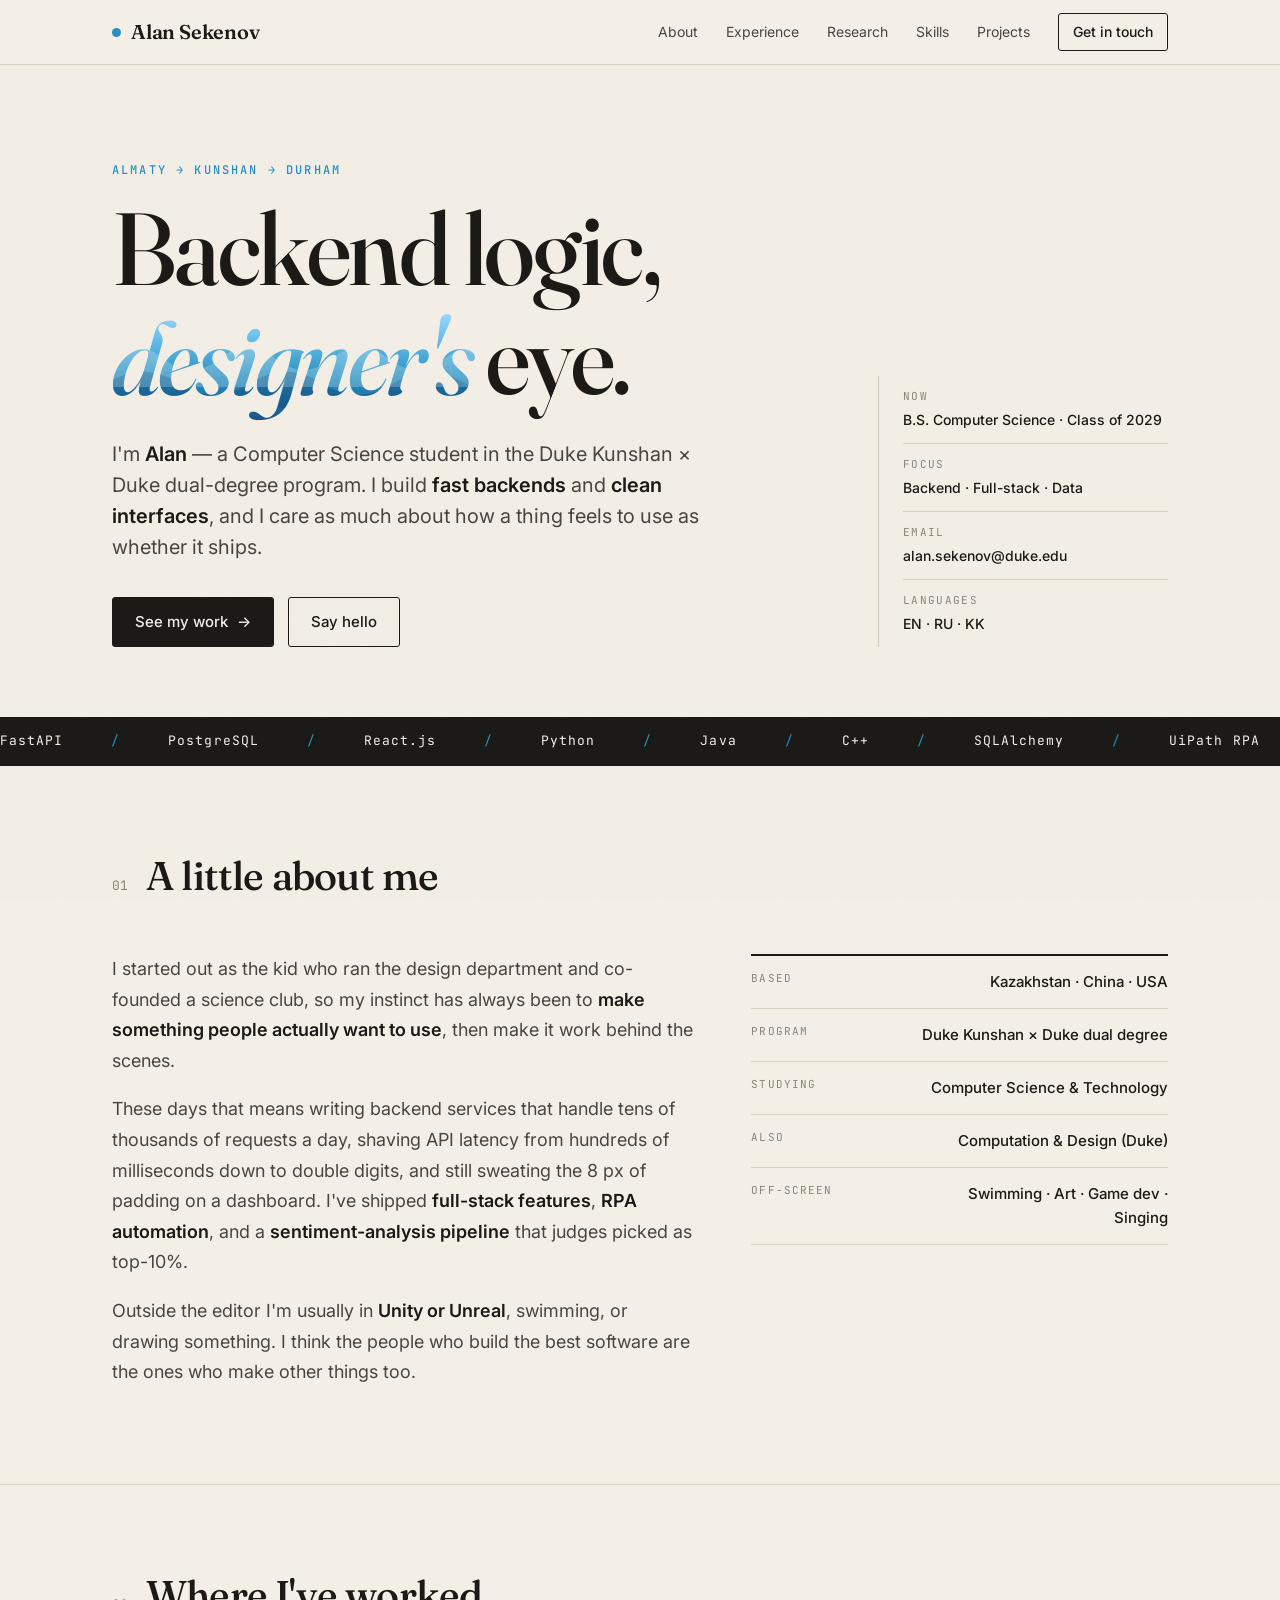
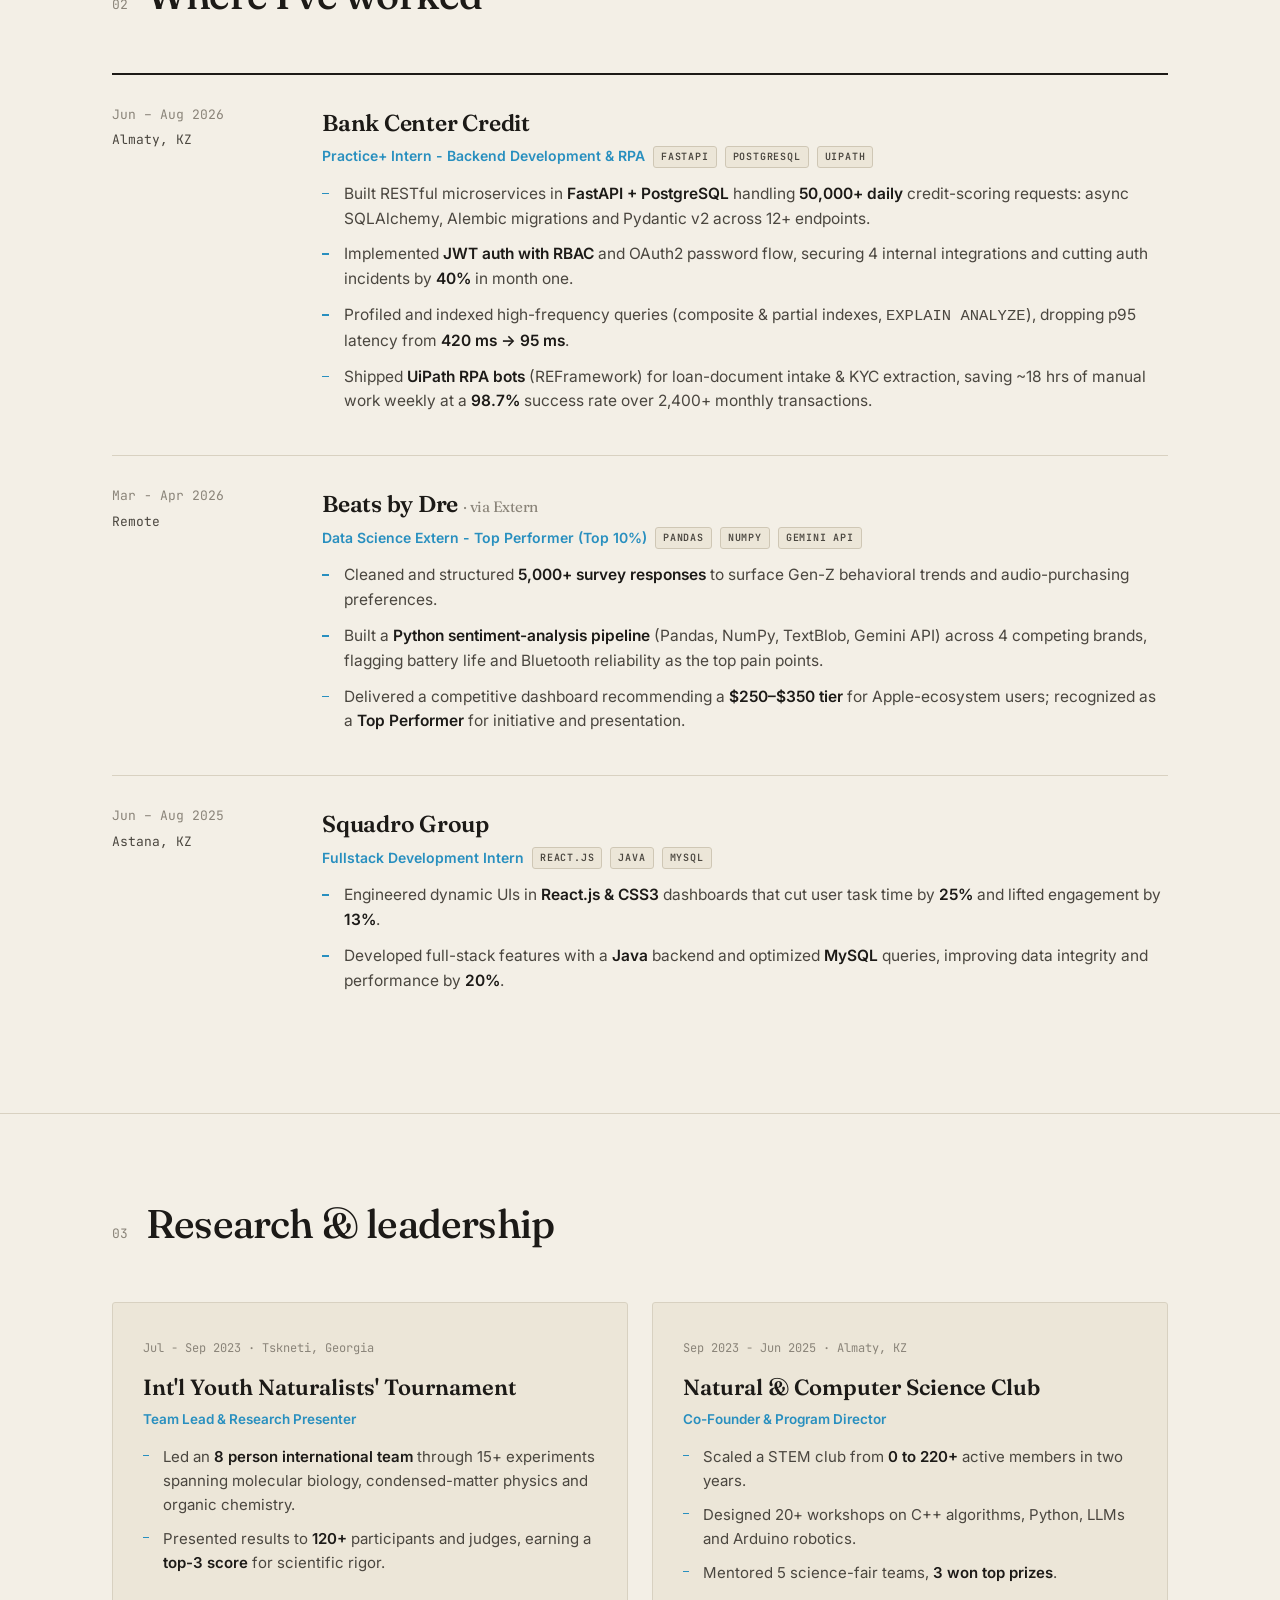
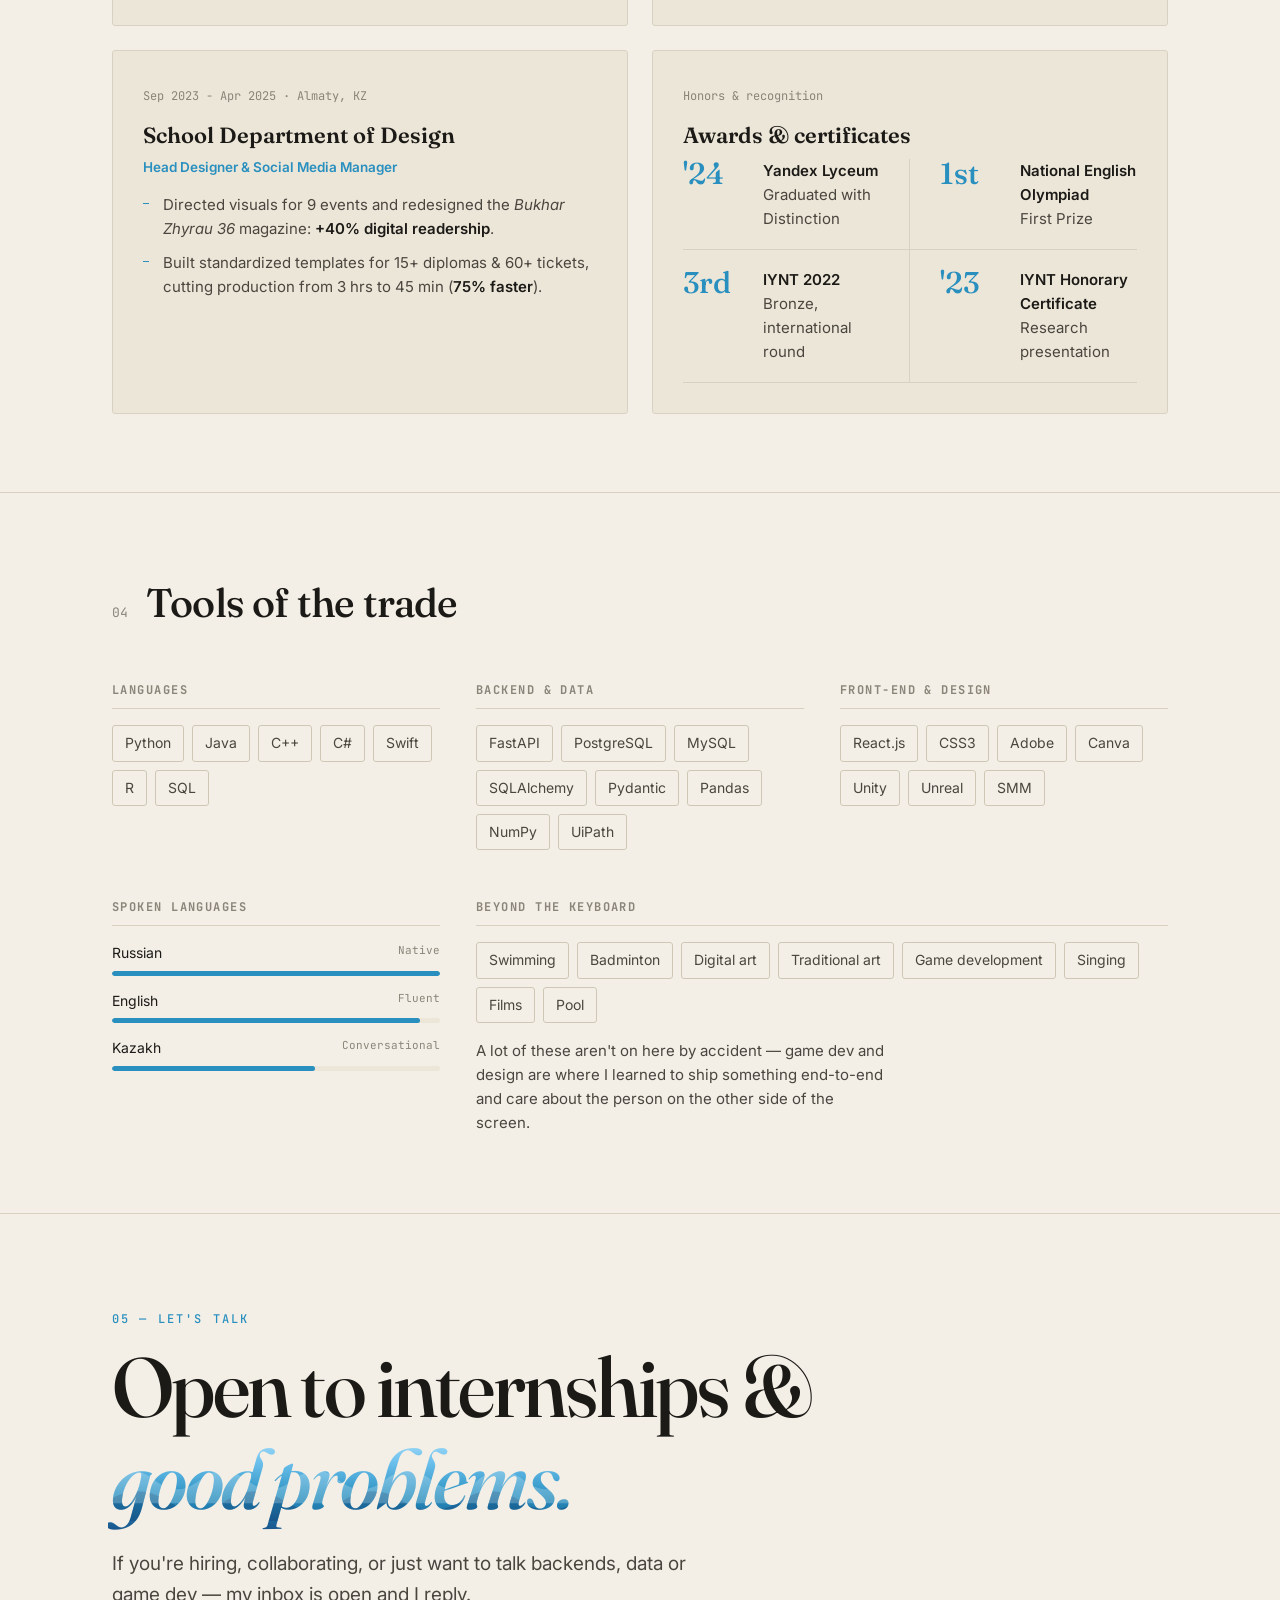
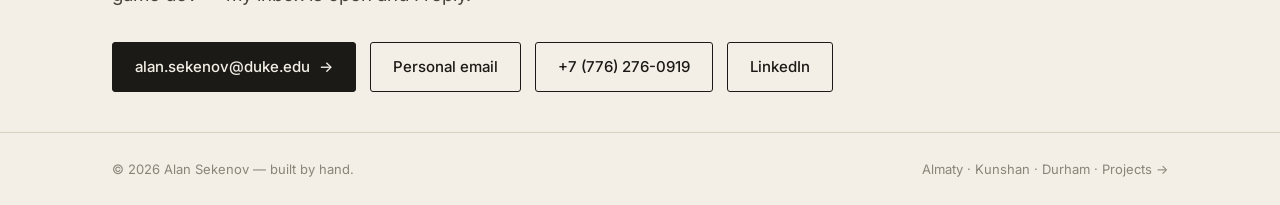
==== commit dfa8e38f: "Fix typos and improve wording in index.html" ====
--- a/index.html
+++ b/index.html
@@ -4,13 +4,13 @@
 <meta charset="UTF-8">
 <meta name="viewport" content="width=device-width, initial-scale=1.0">
 <title>Alan Sekenov — Computer Science · Duke Kunshan</title>
-<meta name="description" content="Alan Sekenov — CS student at Duke Kunshan & Duke University. Backend, full-stack, data science and design. Building things that are fast, useful and well-made.">
+<meta name="description" content="Alan Sekenov - CS student at Duke Kunshan & Duke University. Backend, full-stack, data science and design. Building things that are fast, useful and well-made.">
 <meta property="og:type" content="website">
-<meta property="og:title" content="Alan Sekenov — Computer Science · Duke Kunshan">
+<meta property="og:title" content="Alan Sekenov - Computer Science · Duke Kunshan">
 <meta property="og:description" content="Backend logic, designer's eye. CS student building fast backends and clean interfaces.">
 <meta property="og:image" content="og-image.png">
 <meta name="twitter:card" content="summary_large_image">
-<meta name="twitter:title" content="Alan Sekenov — Computer Science · Duke Kunshan">
+<meta name="twitter:title" content="Alan Sekenov - Computer Science · Duke Kunshan">
 <meta name="twitter:description" content="Backend logic, designer's eye. CS student building fast backends and clean interfaces.">
 <meta name="twitter:image" content="og-image.png">
 <link rel="preconnect" href="https://fonts.googleapis.com">
@@ -405,9 +405,9 @@
     <div class="sec-head"><span class="num">01</span><h2>A little about me</h2></div>
     <div class="about-grid">
       <div class="about">
-        <p>I started out as the kid who ran the design department and co-founded a science club — so my instinct has always been to <b>make something people actually want to use</b>, then make it work under the hood.</p>
+        <p>I started out as the kid who ran the design department and co-founded a science club, so my instinct has always been to <b>make something people actually want to use</b>, then make it work behind the scenes.</p>
         <p>These days that means writing backend services that handle tens of thousands of requests a day, shaving API latency from hundreds of milliseconds down to double digits, and still sweating the 8&nbsp;px of padding on a dashboard. I've shipped <b>full-stack features</b>, <b>RPA automation</b>, and a <b>sentiment-analysis pipeline</b> that judges picked as top-10%.</p>
-        <p>Outside the editor I'm usually in <b>Unity or Unreal</b>, in the pool, or drawing something. I think the people who build the best software are the ones who make other things too.</p>
+        <p>Outside the editor I'm usually in <b>Unity or Unreal</b>, swimming, or drawing something. I think the people who build the best software are the ones who make other things too.</p>
       </div>
       <div class="facts">
         <div class="f"><span class="lbl">Based</span><span class="val">Kazakhstan · China · USA</span></div>
@@ -430,28 +430,28 @@
         <div class="exp-when">Jun – Aug 2026<span class="where">Almaty, KZ</span></div>
         <div class="exp-body">
           <h3>Bank Center Credit</h3>
-          <div class="exp-role">Practice+ Intern — Backend Development & RPA
+          <div class="exp-role">Practice+ Intern - Backend Development & RPA
             <span class="tag">FastAPI</span><span class="tag">PostgreSQL</span><span class="tag">UiPath</span>
           </div>
           <ul>
-            <li>Built RESTful microservices in <b>FastAPI + PostgreSQL</b> handling <b>50,000+ daily</b> credit-scoring requests — async SQLAlchemy, Alembic migrations and Pydantic v2 across 12+ endpoints.</li>
+            <li>Built RESTful microservices in <b>FastAPI + PostgreSQL</b> handling <b>50,000+ daily</b> credit-scoring requests: async SQLAlchemy, Alembic migrations and Pydantic v2 across 12+ endpoints.</li>
             <li>Implemented <b>JWT auth with RBAC</b> and OAuth2 password flow, securing 4 internal integrations and cutting auth incidents by <b>40%</b> in month one.</li>
-            <li>Profiled and indexed high-frequency queries (composite & partial indexes, <code>EXPLAIN ANALYZE</code>), dropping p95 latency from <b>420 ms → 95 ms</b>.</li>
-            <li>Shipped <b>UiPath RPA bots</b> (REFramework) for loan-document intake & KYC extraction — saving ~18 hrs of manual work weekly at a <b>98.7%</b> success rate over 2,400+ monthly transactions.</li>
+            <li>Profiled and indexed high-frequency queries (composite & partial indexes, <code>EXPLAIN ANALYZE</code>), dropping p95 latency from <b>420 ms -> 95 ms</b>.</li>
+            <li>Shipped <b>UiPath RPA bots</b> (REFramework) for loan-document intake & KYC extraction, saving ~18 hrs of manual work weekly at a <b>98.7%</b> success rate over 2,400+ monthly transactions.</li>
           </ul>
         </div>
       </div>
 
       <div class="exp-row">
-        <div class="exp-when">Mar – Apr 2026<span class="where">Remote</span></div>
+        <div class="exp-when">Mar - Apr 2026<span class="where">Remote</span></div>
         <div class="exp-body">
           <h3>Beats by Dre <span style="font-weight:400;color:var(--ink-faint);font-size:15px">· via Extern</span></h3>
-          <div class="exp-role">Data Science Extern — Top Performer (Top 10%)
+          <div class="exp-role">Data Science Extern - Top Performer (Top 10%)
             <span class="tag">Pandas</span><span class="tag">NumPy</span><span class="tag">Gemini API</span>
           </div>
           <ul>
             <li>Cleaned and structured <b>5,000+ survey responses</b> to surface Gen-Z behavioral trends and audio-purchasing preferences.</li>
-            <li>Built a <b>Python sentiment-analysis pipeline</b> (Pandas, NumPy, TextBlob, Gemini API) across 4 competing brands — flagging battery life and Bluetooth reliability as the top pain points.</li>
+            <li>Built a <b>Python sentiment-analysis pipeline</b> (Pandas, NumPy, TextBlob, Gemini API) across 4 competing brands, flagging battery life and Bluetooth reliability as the top pain points.</li>
             <li>Delivered a competitive dashboard recommending a <b>$250–$350 tier</b> for Apple-ecosystem users; recognized as a <b>Top Performer</b> for initiative and presentation.</li>
           </ul>
         </div>
@@ -461,11 +461,11 @@
         <div class="exp-when">Jun – Aug 2025<span class="where">Astana, KZ</span></div>
         <div class="exp-body">
           <h3>Squadro Group</h3>
-          <div class="exp-role">Full-Stack Development Intern
+          <div class="exp-role">Fullstack Development Intern
             <span class="tag">React.js</span><span class="tag">Java</span><span class="tag">MySQL</span>
           </div>
           <ul>
-            <li>Engineered dynamic UIs in <b>React.js & CSS3</b> — dashboards that cut user task time by <b>25%</b> and lifted engagement by <b>13%</b>.</li>
+            <li>Engineered dynamic UIs in <b>React.js & CSS3</b> dashboards that cut user task time by <b>25%</b> and lifted engagement by <b>13%</b>.</li>
             <li>Developed full-stack features with a <b>Java</b> backend and optimized <b>MySQL</b> queries, improving data integrity and performance by <b>20%</b>.</li>
           </ul>
         </div>
@@ -482,32 +482,32 @@
     <div class="cards">
 
       <div class="card">
-        <span class="when">Jul – Sep 2023 · Tskneti, Georgia</span>
+        <span class="when">Jul - Sep 2023 · Tskneti, Georgia</span>
         <h3>Int'l Youth Naturalists' Tournament</h3>
         <div class="role">Team Lead & Research Presenter</div>
         <ul>
-          <li>Led an <b>8-person international team</b> through 15+ experiments spanning molecular biology, condensed-matter physics and organic chemistry.</li>
+          <li>Led an <b>8 person international team</b> through 15+ experiments spanning molecular biology, condensed-matter physics and organic chemistry.</li>
           <li>Presented results to <b>120+</b> participants and judges, earning a <b>top-3 score</b> for scientific rigor.</li>
         </ul>
       </div>
 
       <div class="card">
-        <span class="when">Sep 2023 – Jun 2025 · Almaty, KZ</span>
+        <span class="when">Sep 2023 - Jun 2025 · Almaty, KZ</span>
         <h3>Natural & Computer Science Club</h3>
         <div class="role">Co-Founder & Program Director</div>
         <ul>
           <li>Scaled a STEM club from <b>0 to 220+</b> active members in two years.</li>
           <li>Designed 20+ workshops on C++ algorithms, Python, LLMs and Arduino robotics.</li>
-          <li>Mentored 5 science-fair teams — <b>3 won top prizes</b>.</li>
+          <li>Mentored 5 science-fair teams, <b>3 won top prizes</b>.</li>
         </ul>
       </div>
 
       <div class="card">
-        <span class="when">Sep 2023 – Apr 2025 · Almaty, KZ</span>
+        <span class="when">Sep 2023 - Apr 2025 · Almaty, KZ</span>
         <h3>School Department of Design</h3>
         <div class="role">Head Designer & Social Media Manager</div>
         <ul>
-          <li>Directed visuals for 9 events and redesigned the <i>Bukhar Zhyrau 36</i> magazine — <b>+40% digital readership</b>.</li>
+          <li>Directed visuals for 9 events and redesigned the <i>Bukhar Zhyrau 36</i> magazine: <b>+40% digital readership</b>.</li>
           <li>Built standardized templates for 15+ diplomas & 60+ tickets, cutting production from 3 hrs to 45 min (<b>75% faster</b>).</li>
         </ul>
       </div>
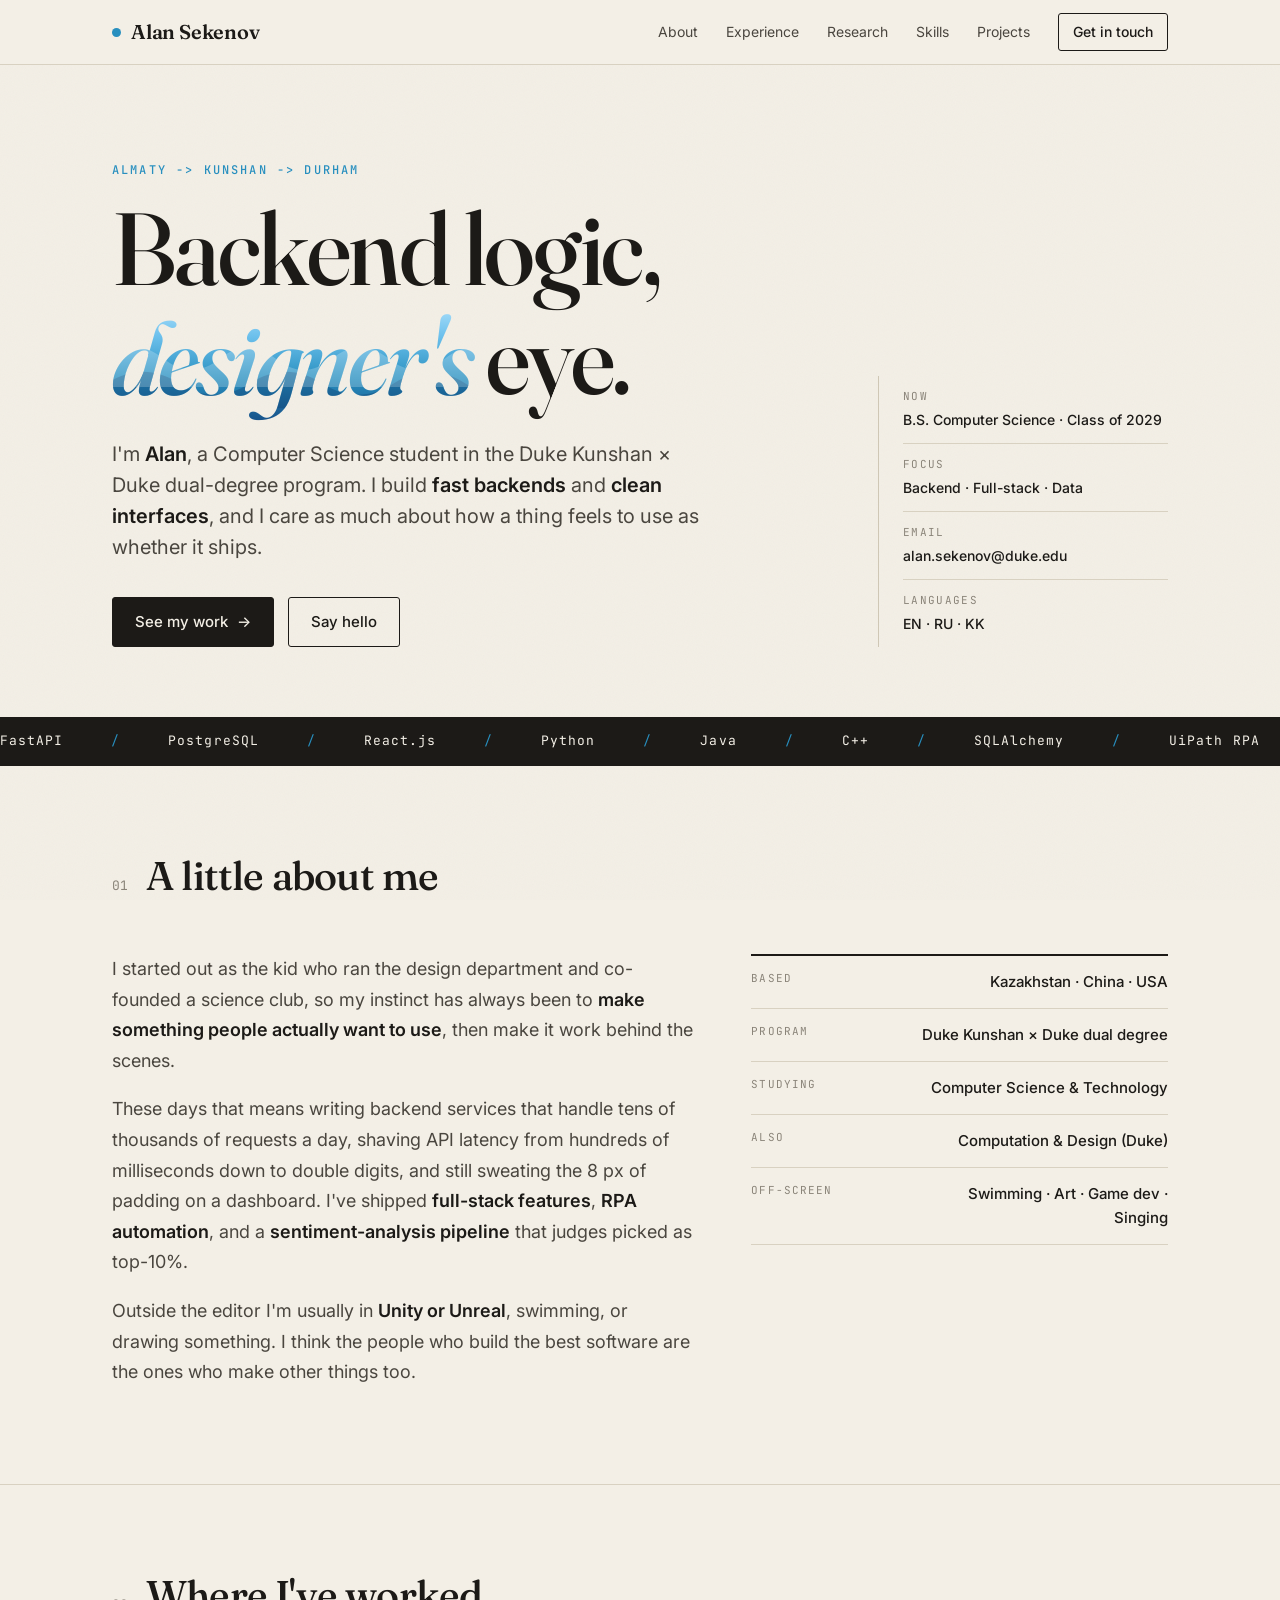
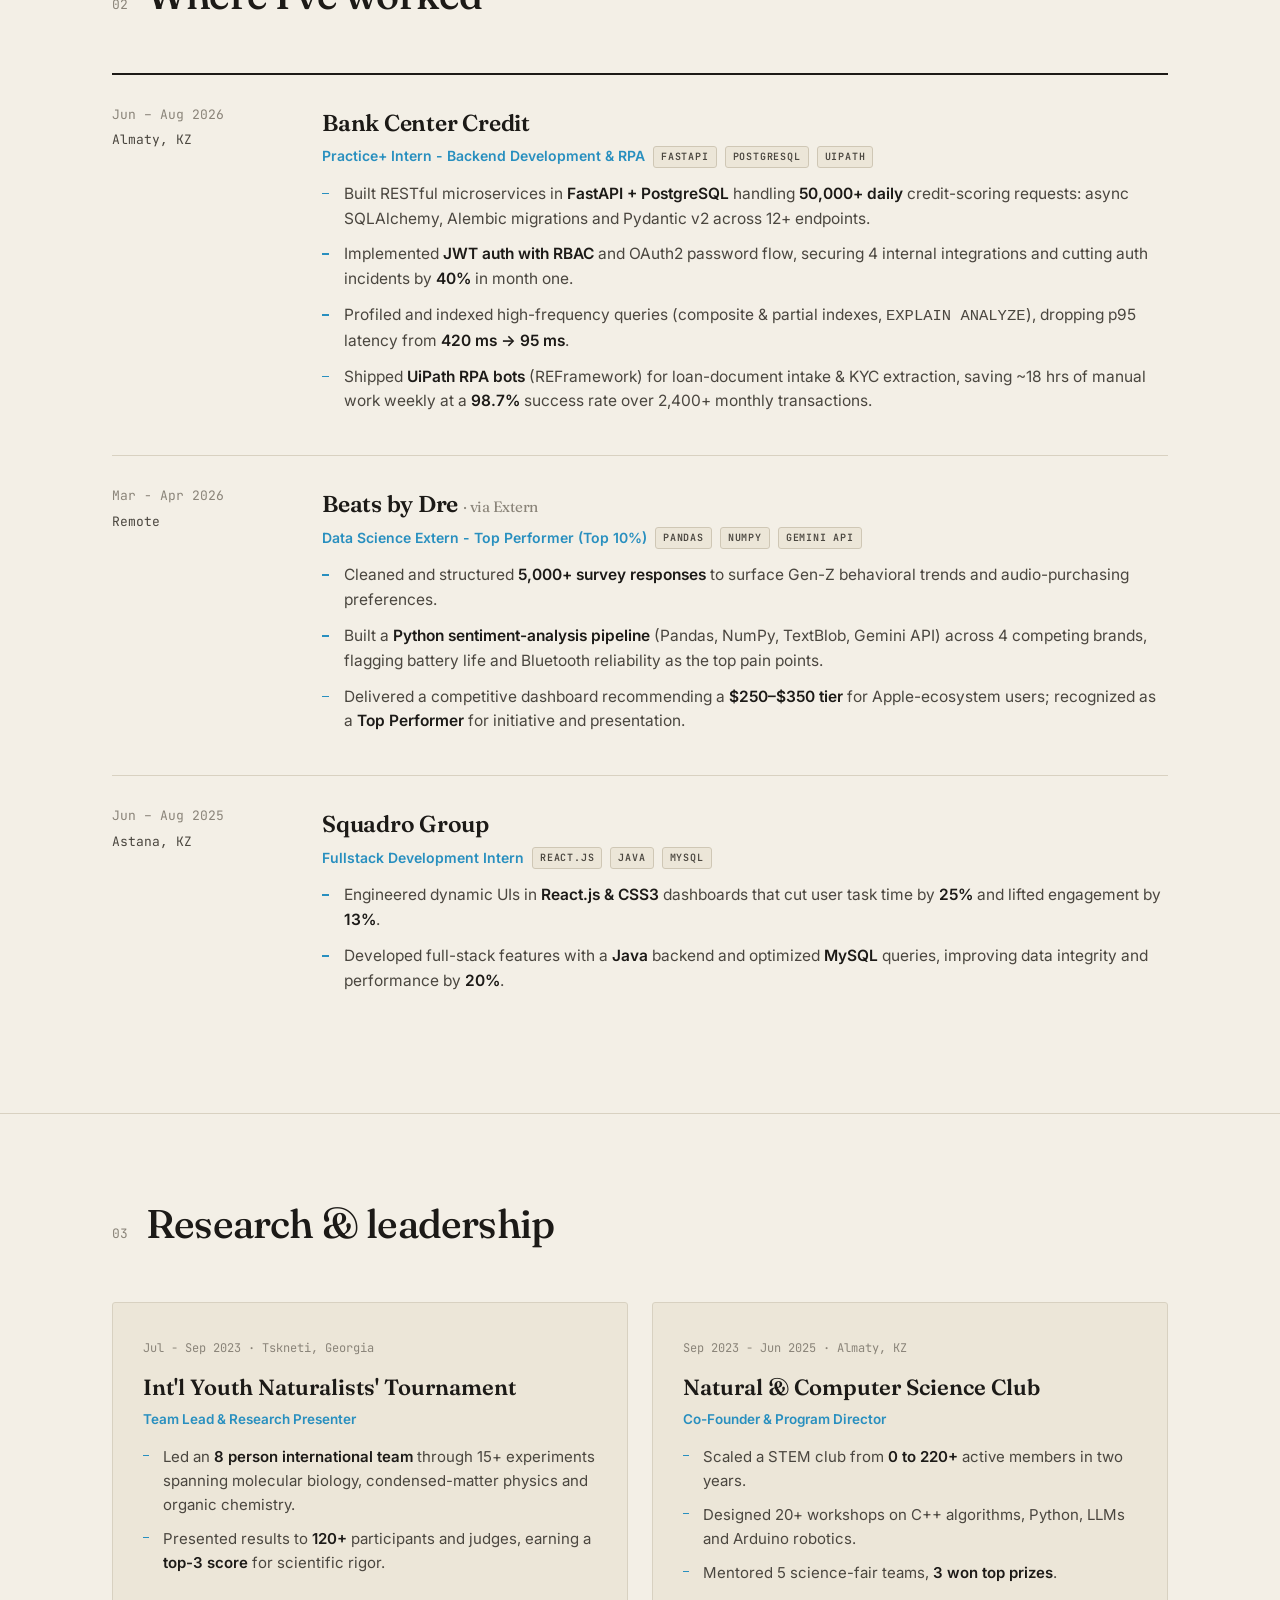
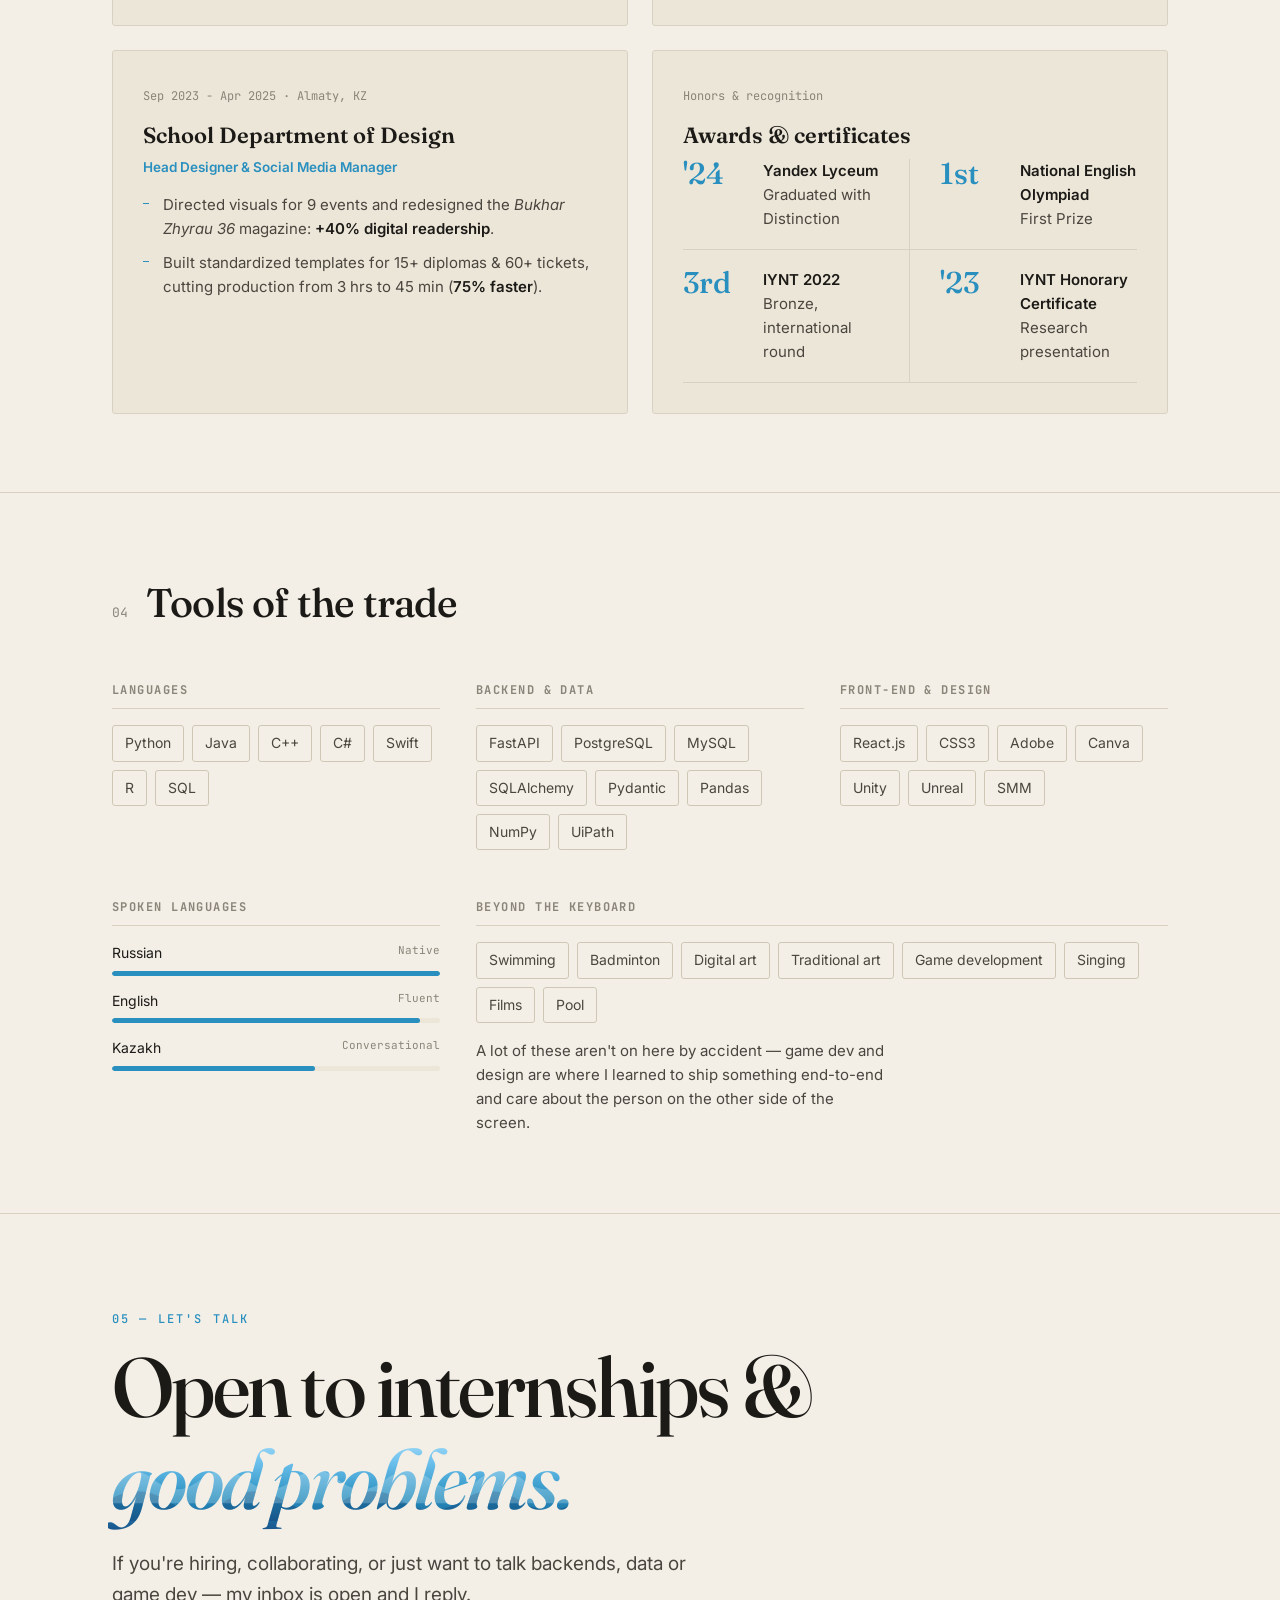
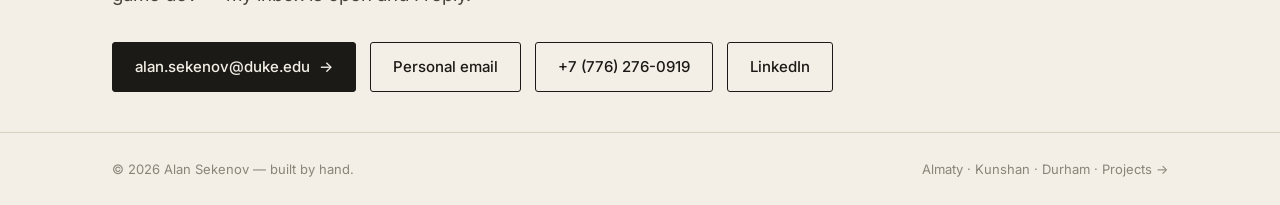
==== commit e3593f3e: "Fix title and kicker formatting in index.html" ====
--- a/index.html
+++ b/index.html
@@ -3,7 +3,7 @@
 <head>
 <meta charset="UTF-8">
 <meta name="viewport" content="width=device-width, initial-scale=1.0">
-<title>Alan Sekenov — Computer Science · Duke Kunshan</title>
+<title>Alan Sekenov - Computer Science · Duke Kunshan</title>
 <meta name="description" content="Alan Sekenov - CS student at Duke Kunshan & Duke University. Backend, full-stack, data science and design. Building things that are fast, useful and well-made.">
 <meta property="og:type" content="website">
 <meta property="og:title" content="Alan Sekenov - Computer Science · Duke Kunshan">
@@ -373,9 +373,9 @@
   <div class="wrap">
     <div class="hero-grid">
       <div>
-        <span class="kicker">Almaty → Kunshan → Durham</span>
+        <span class="kicker">Almaty -> Kunshan -> Durham</span>
         <h1>Backend logic,<br><span class="disco">designer's</span> eye.</h1>
-        <p class="lede">I'm <b>Alan</b> — a Computer Science student in the Duke&nbsp;Kunshan × Duke dual-degree program. I build <b>fast backends</b> and <b>clean interfaces</b>, and I care as much about how a thing feels to use as whether it ships.</p>
+        <p class="lede">I'm <b>Alan</b>, a Computer Science student in the Duke&nbsp;Kunshan × Duke dual-degree program. I build <b>fast backends</b> and <b>clean interfaces</b>, and I care as much about how a thing feels to use as whether it ships.</p>
         <div class="actions">
           <a href="#experience" class="btn primary">See my work <span class="arr">→</span></a>
           <a href="#contact" class="btn ghost">Say hello</a>
